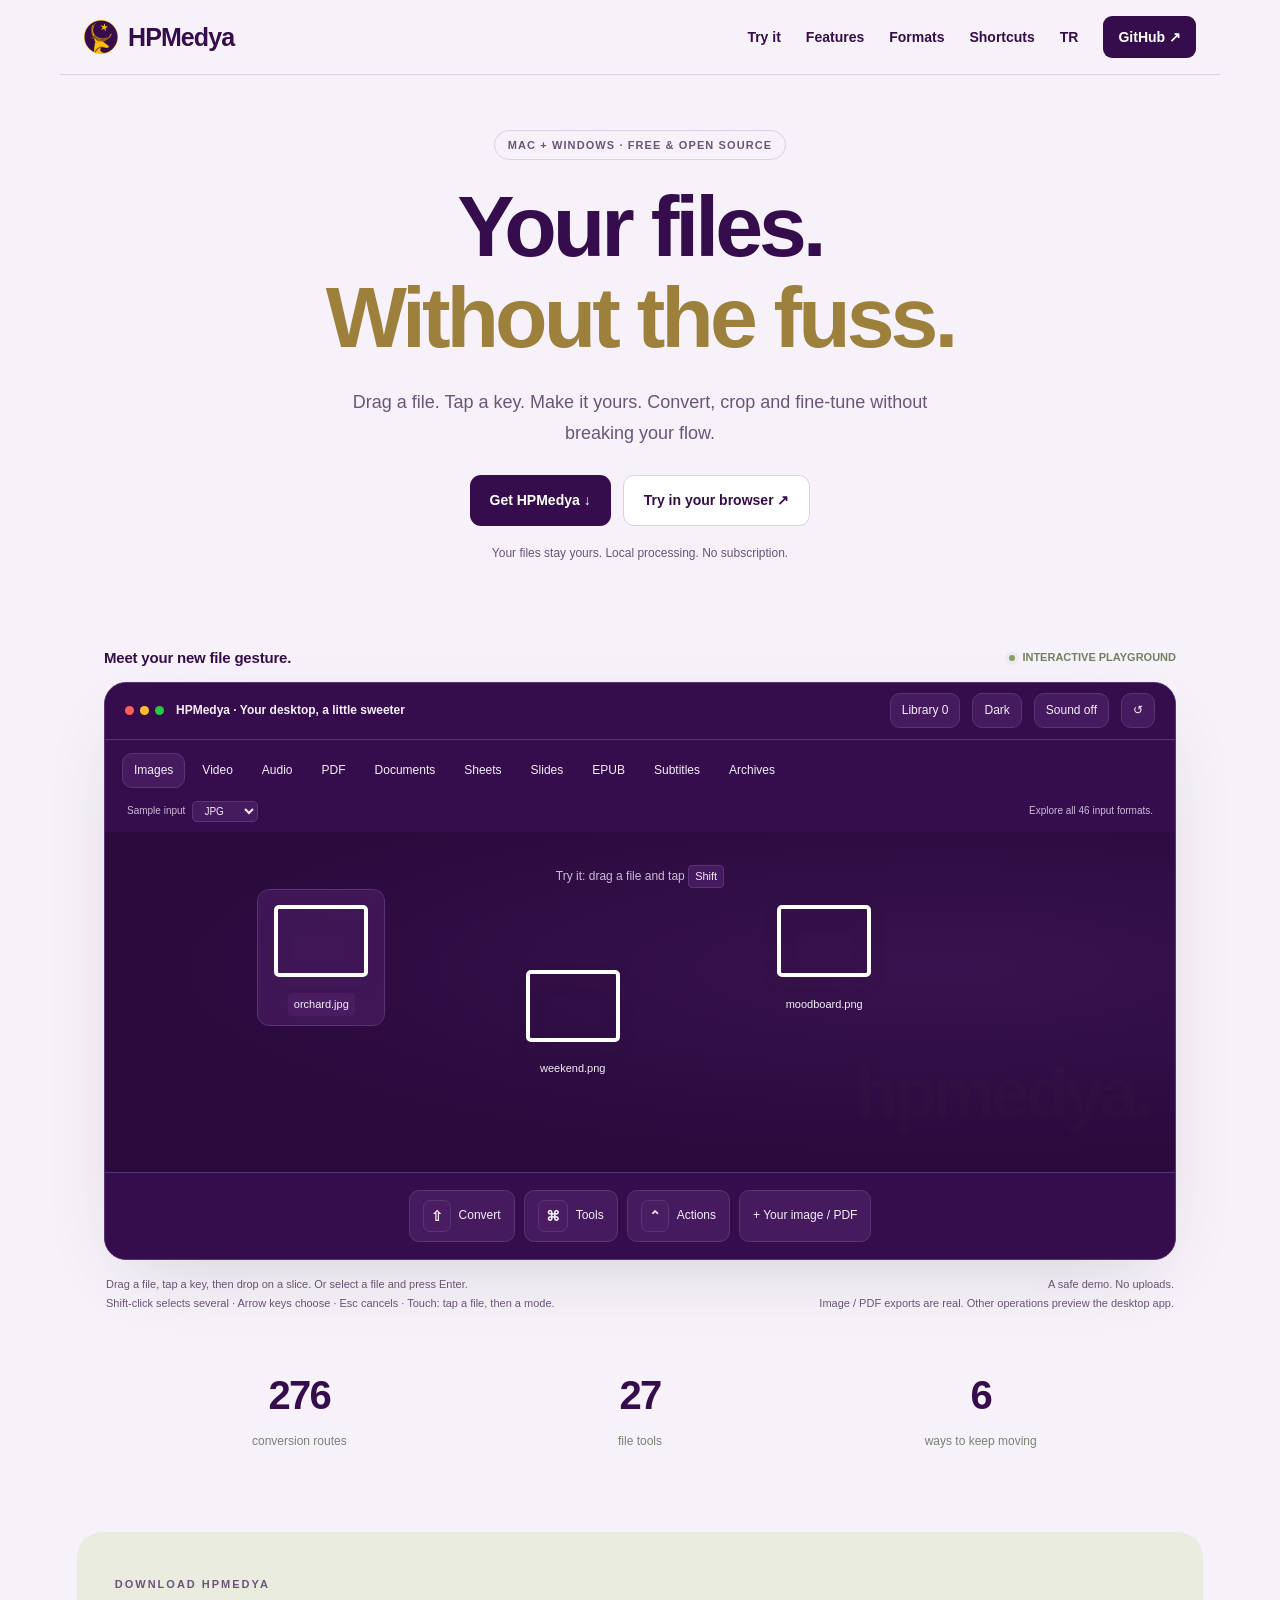
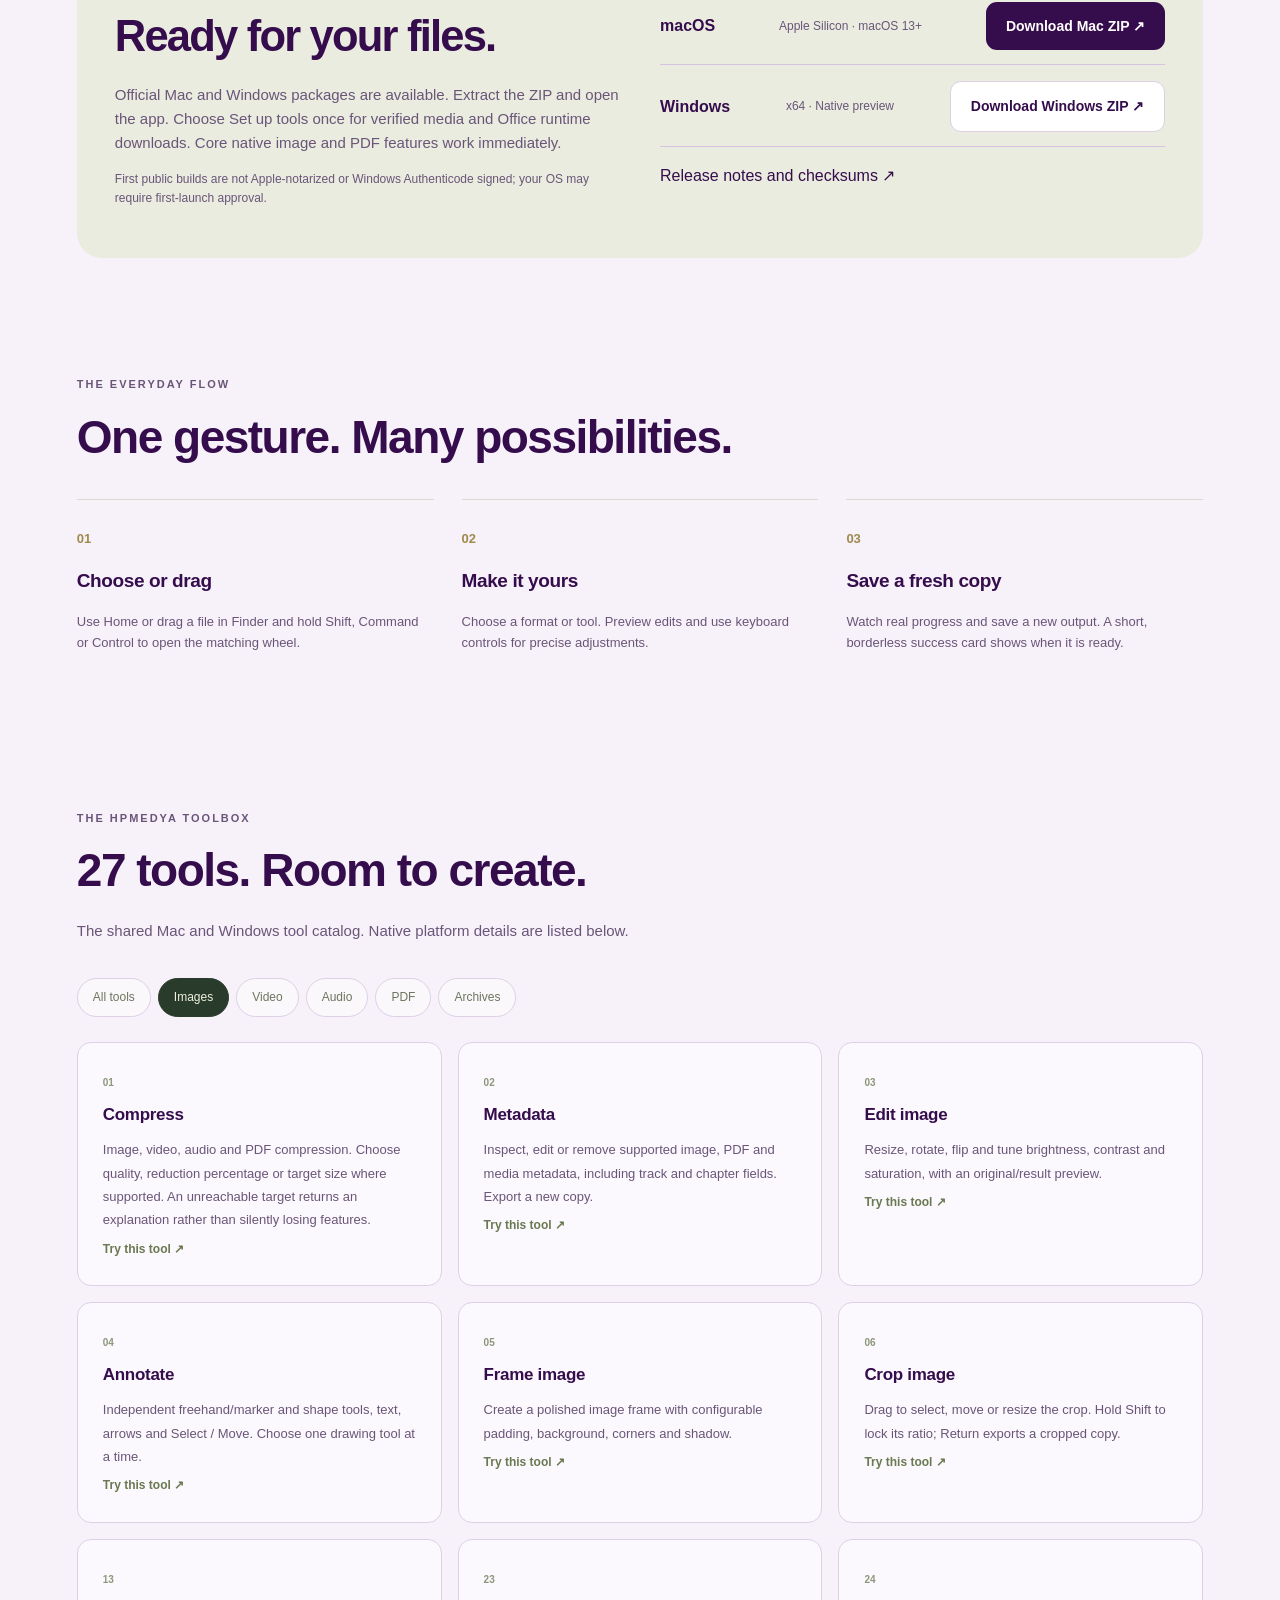
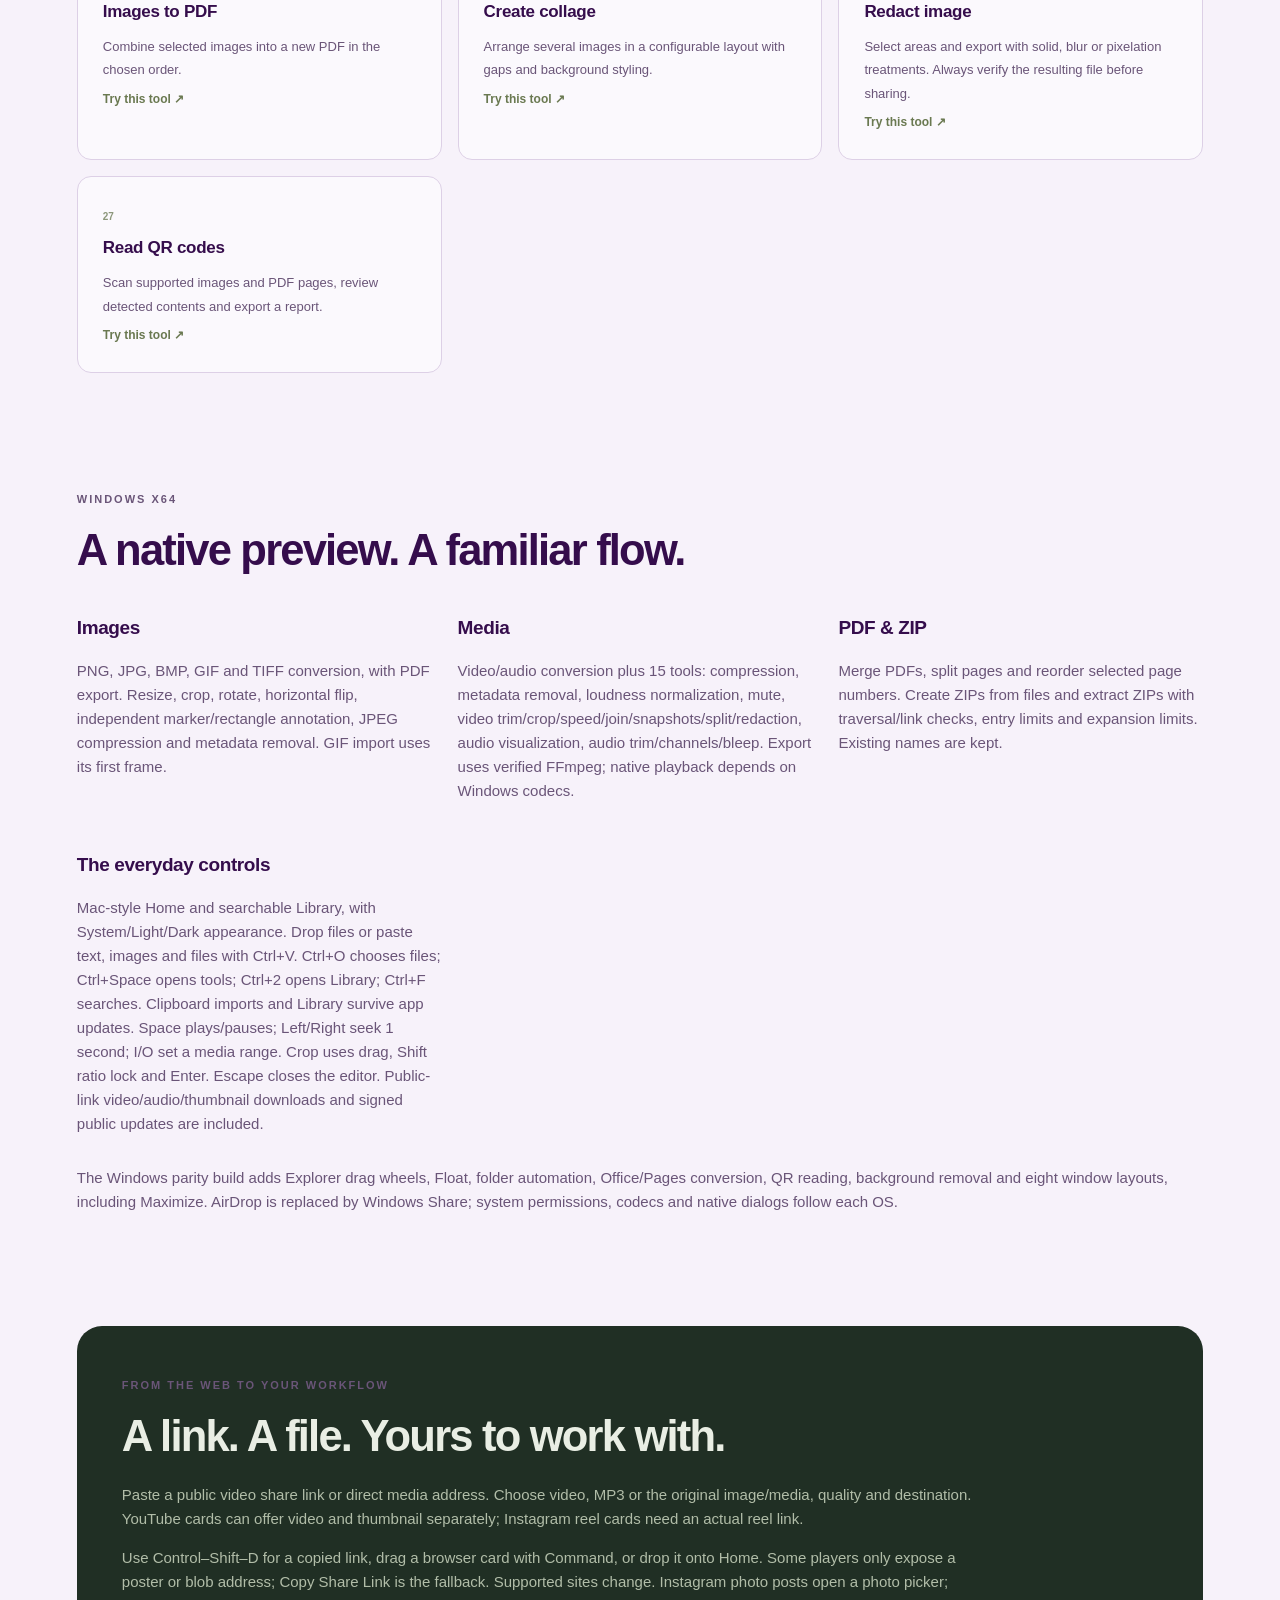
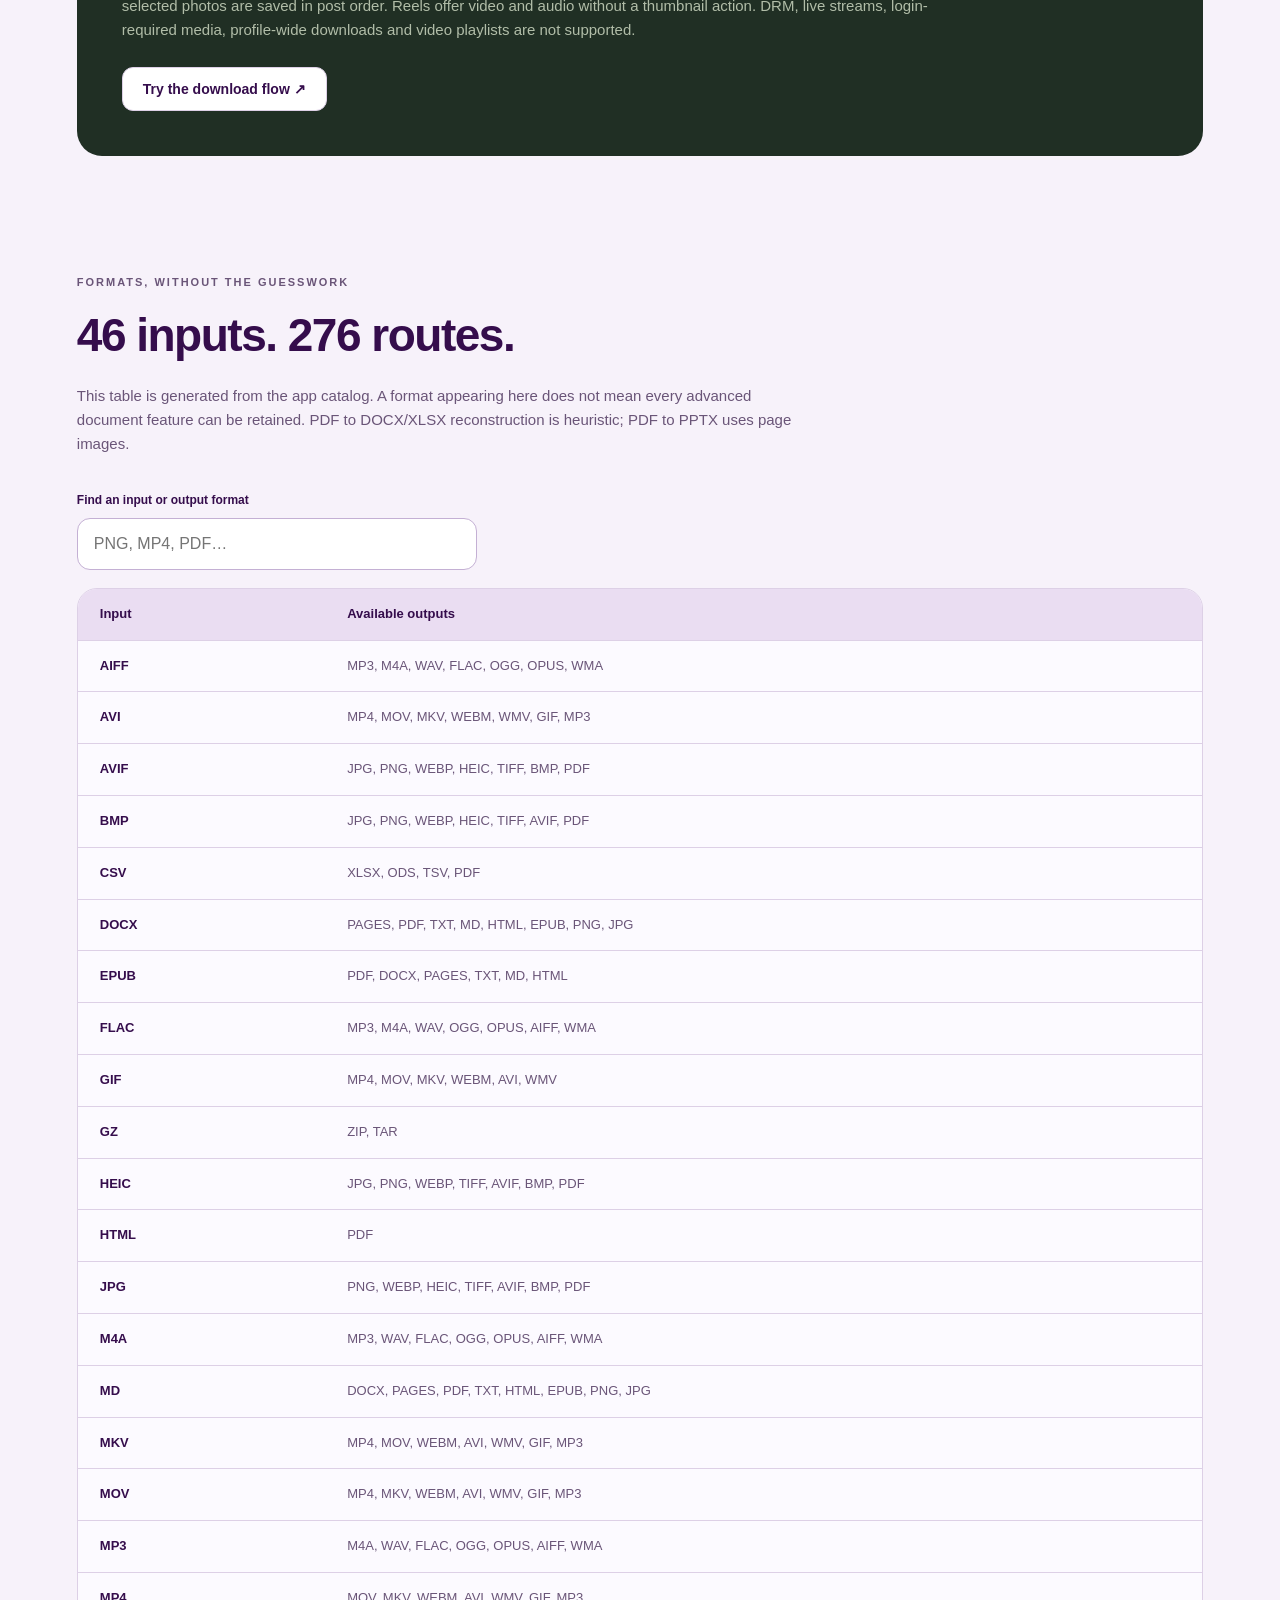
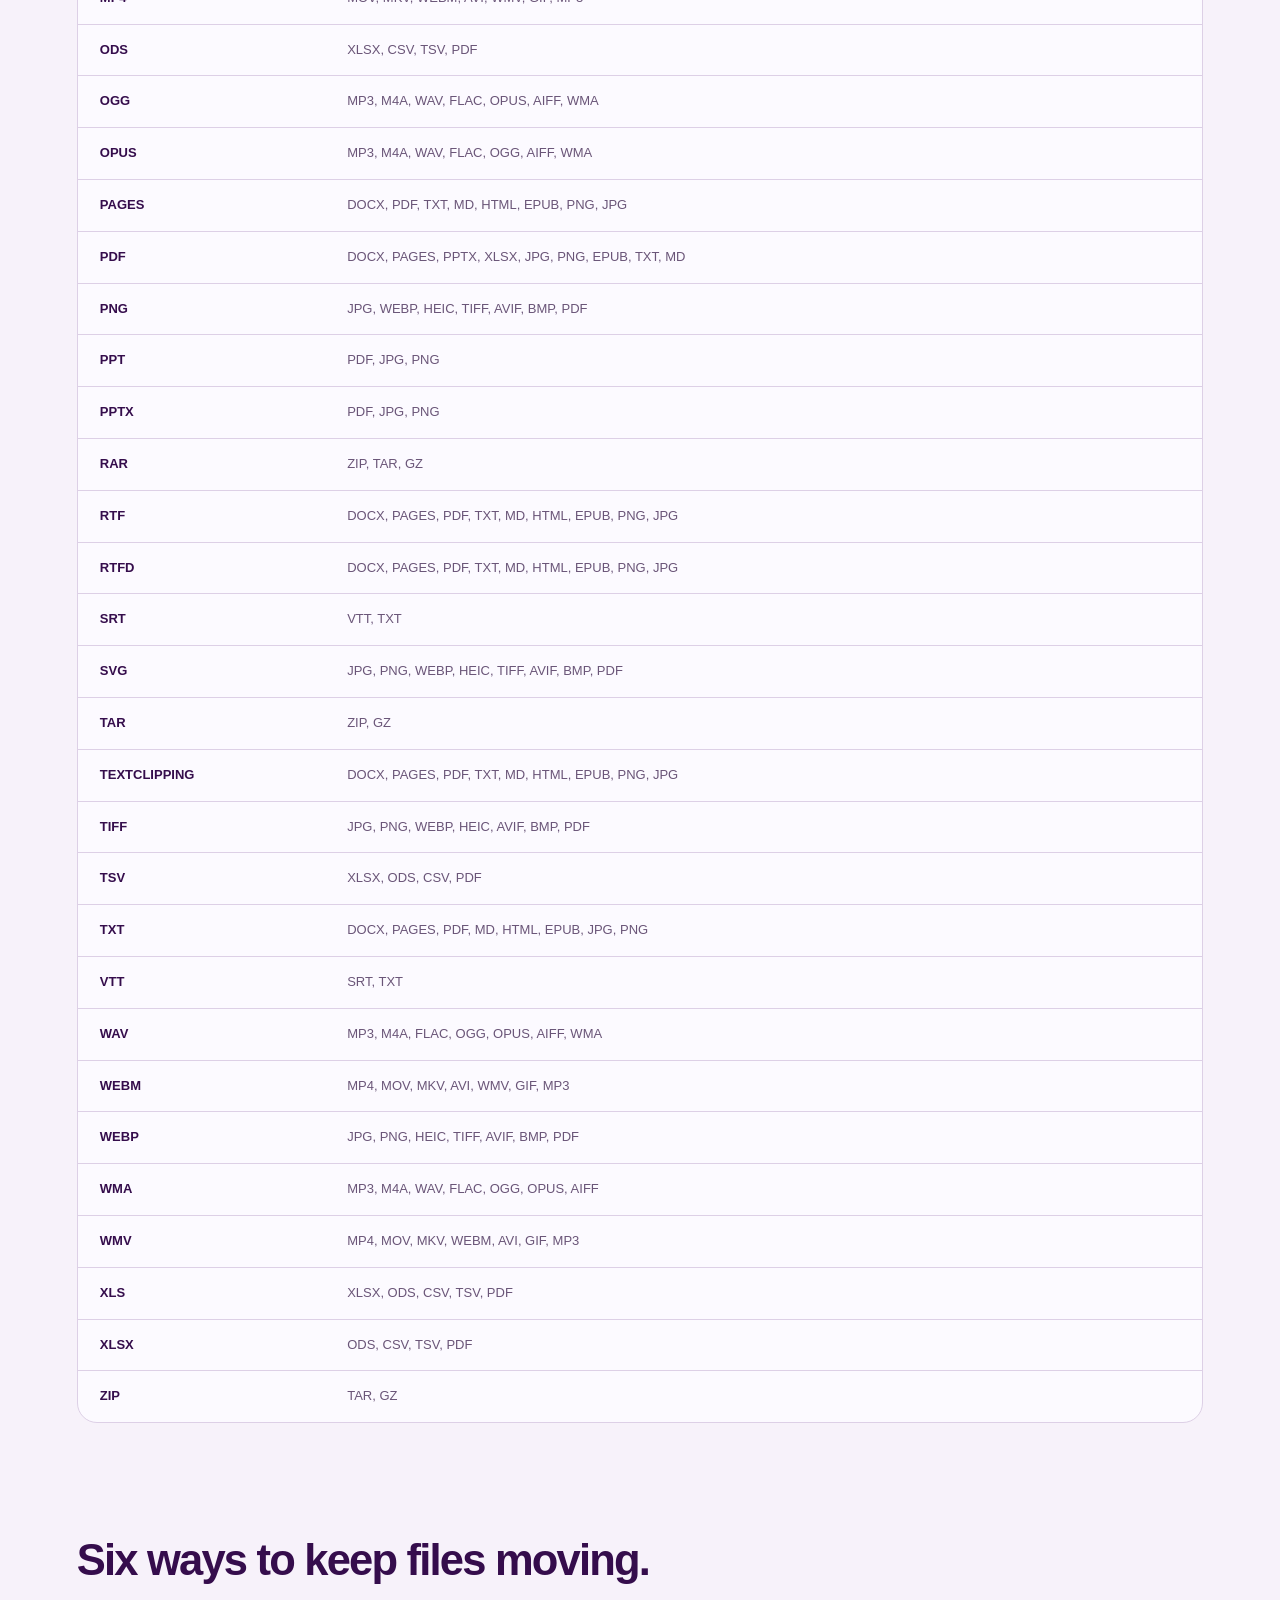
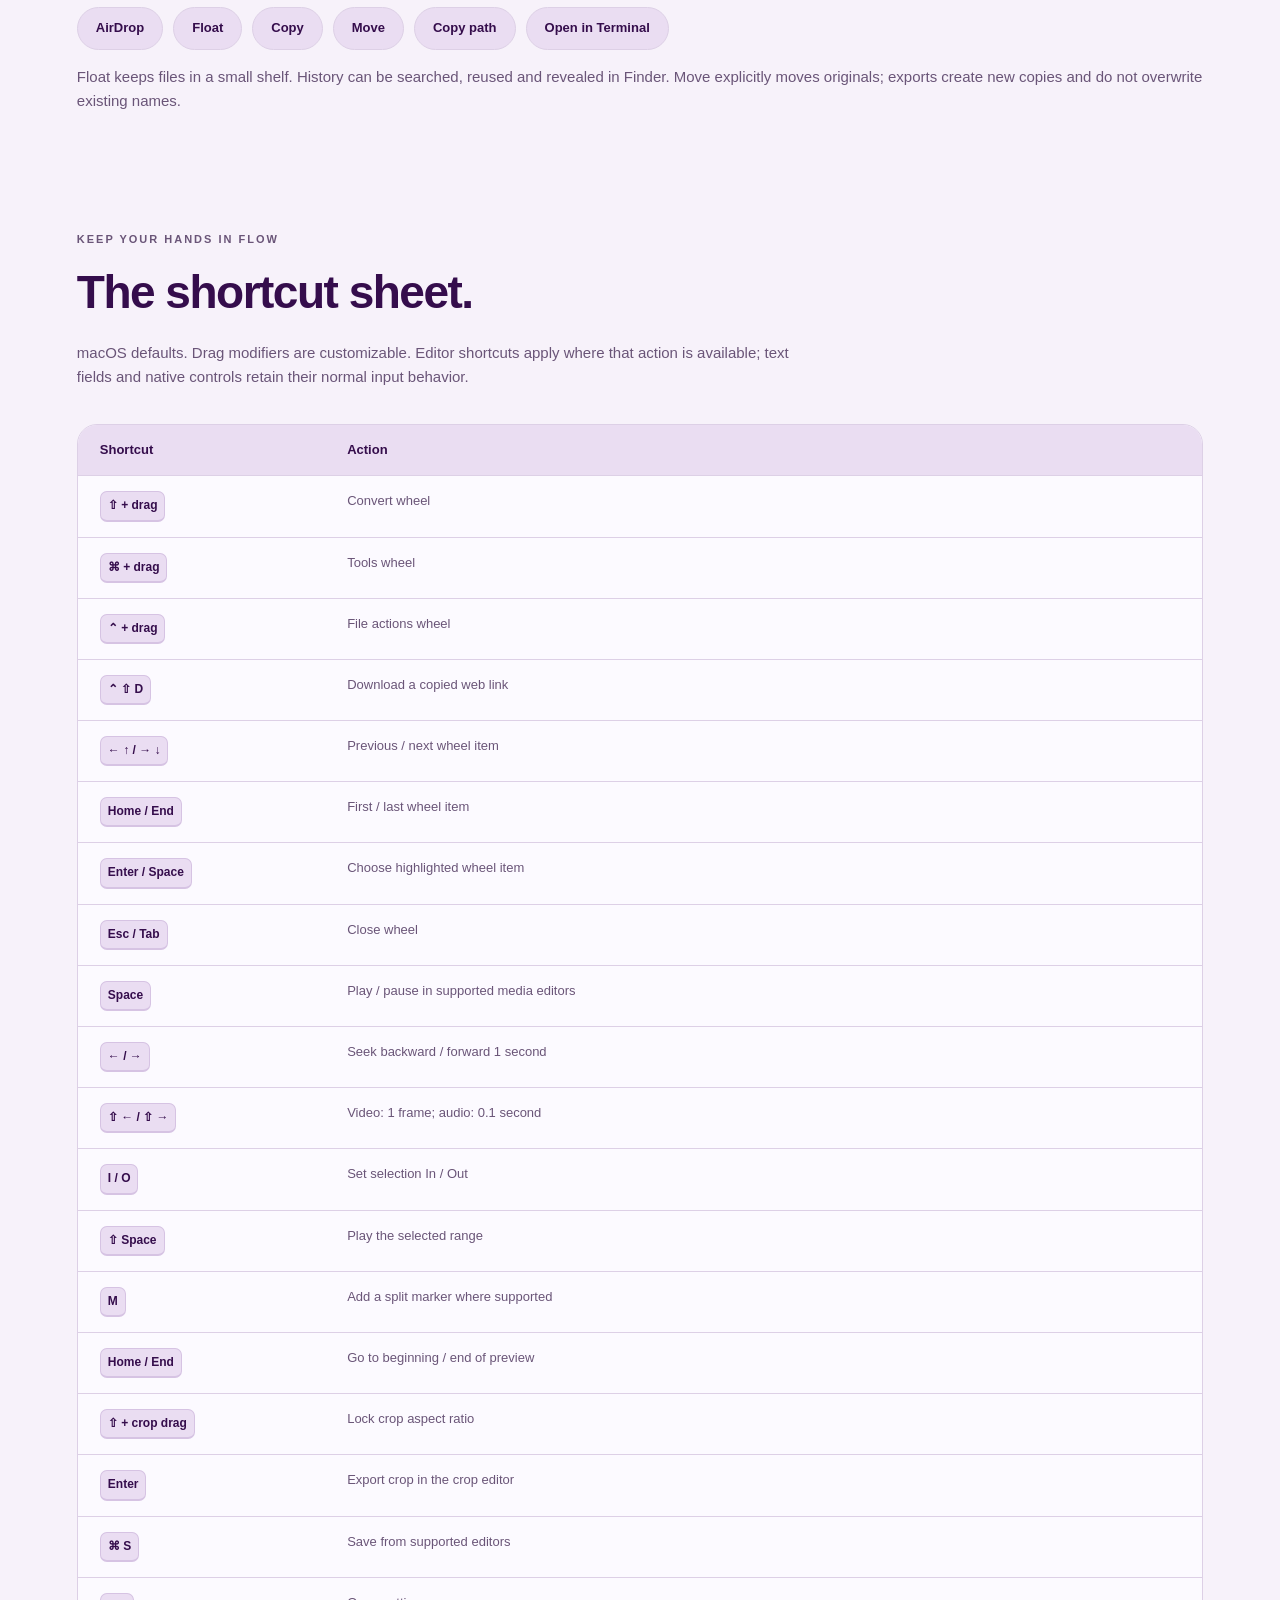
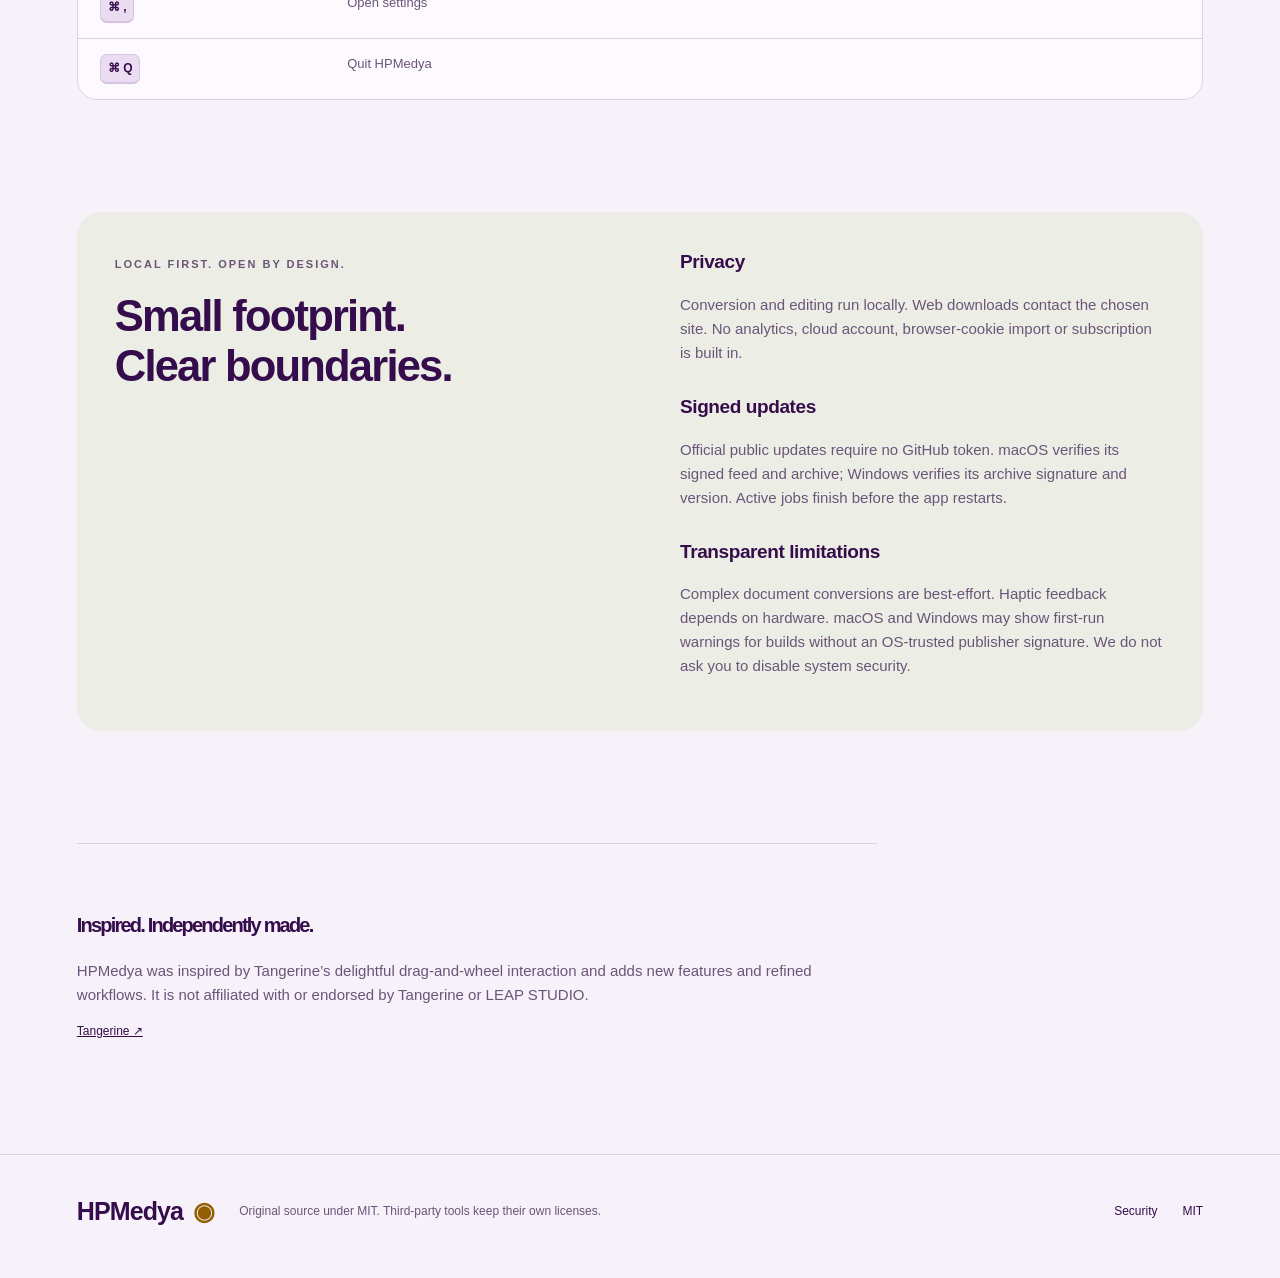
==== docs/index.html @ b0096379 "Hür Portal modülü HPMedya, medya çalışanları için ücretsiz ve açık kaynaklı bir dosya dönüştürme ve " ====
<!doctype html>
<html lang="en"><head><meta charset="utf-8"><meta name="viewport" content="width=device-width,initial-scale=1">
<meta http-equiv="Content-Security-Policy" content="default-src 'none'; img-src 'self' blob: data:; media-src 'self' blob:; style-src 'self' 'unsafe-inline'; script-src 'self'; connect-src 'self' blob:; base-uri 'none'; form-action 'none'">
<meta name="description" content="HPMedya: open-source local file conversion, editing, web downloads and a playful drag wheel. All features, formats and keyboard shortcuts.">
<title>HPMedya — Your files, a little sweeter</title><link rel="icon" href="assets/hpmedya.png"><link rel="stylesheet" href="assets/site.css?v=b176ace747cf"><link rel="stylesheet" href="assets/playground.css?v=bc2a0850b4ce"><script src="assets/vendor/pdf-lib.min.js" defer></script><script src="assets/playground.js?v=bc2a0850b4ce" defer></script></head>
<body><a class="skip" href="#main">Skip to content</a><header><a class="brand" href="#"><img src="assets/hpmedya.png" alt="" width="42" height="42">HPMedya</a><nav aria-label="Main navigation"><a href="#playground">Try it</a><a href="#features">Features</a><a href="#formats">Formats</a><a href="#shortcuts">Shortcuts</a><a href="tr/index.html">TR</a><a class="nav-github" href="https://github.com/gencturkler/hur-medya">GitHub ↗</a></nav></header>
<main id="main"><section class="hero"><span class="eyebrow">MAC + WINDOWS · FREE & OPEN SOURCE</span><h1>Your files.<br><em>Without the fuss.</em></h1><p class="intro">Drag a file. Tap a key. Make it yours. Convert, crop and fine-tune without breaking your flow.</p><div class="hero-actions"><a class="button primary" href="#download">Get HPMedya ↓</a><a class="button secondary" href="#playground">Try in your browser ↗</a></div><p class="subtle">Your files stay yours. Local processing. No subscription.</p></section>
<section id="playground" aria-label="Interactive HPMedya demo"><div class="live-loading">Preparing your demo desktop…</div><noscript><p class="demo-noscript">Enable JavaScript to try the interactive playground. You can also watch the recording below.</p></noscript></section>
<div class="demo-stats"><div><strong>276</strong><span>conversion routes</span></div><div><strong>27</strong><span>file tools</span></div><div><strong>6</strong><span>ways to keep moving</span></div></div>

<section class="status" id="download"><div><span class="eyebrow">Download HPMedya</span><h2>Ready for your files.</h2><p>Official Mac and Windows packages are available. Extract the ZIP and open the app. Choose Set up tools once for verified media and Office runtime downloads. Core native image and PDF features work immediately.</p><p class="subtle">First public builds are not Apple-notarized or Windows Authenticode signed; your OS may require first-launch approval.</p></div><div class="platforms"><div><strong>macOS</strong><span>Apple Silicon · macOS 13+</span><a class="button primary" href="https://github.com/gencturkler/hur-medya/releases/latest/download/HPMedya-macOS-arm64.zip">Download Mac ZIP ↗</a></div><div><strong>Windows</strong><span>x64 · Native preview</span><a class="button secondary" href="https://github.com/gencturkler/hur-medya/releases/latest/download/HPMedya-Windows-x64.zip">Download Windows ZIP ↗</a></div><a href="https://github.com/gencturkler/hur-medya/releases/latest">Release notes and checksums ↗</a></div></section>
<section class="flow"><div class="section-heading"><span class="eyebrow">The everyday flow</span><h2>One gesture. Many possibilities.</h2></div><div class="flow-grid"><article><b>01</b><h3>Choose or drag</h3><p>Use Home or drag a file in Finder and hold Shift, Command or Control to open the matching wheel.</p></article><article><b>02</b><h3>Make it yours</h3><p>Choose a format or tool. Preview edits and use keyboard controls for precise adjustments.</p></article><article><b>03</b><h3>Save a fresh copy</h3><p>Watch real progress and save a new output. A short, borderless success card shows when it is ready.</p></article></div></section>
<section id="features"><div class="section-heading"><span class="eyebrow">The HPMedya toolbox</span><h2>27 tools. Room to create.</h2><p>The shared Mac and Windows tool catalog. Native platform details are listed below.</p></div><div class="tool-grid"><article class="tool"><span class="tool-number">01</span><h3>Compress</h3><p>Image, video, audio and PDF compression. Choose quality, reduction percentage or target size where supported. An unreachable target returns an explanation rather than silently losing features.</p><button class="try-tool" data-try-tool="compress">Try this tool ↗</button></article><article class="tool"><span class="tool-number">02</span><h3>Metadata</h3><p>Inspect, edit or remove supported image, PDF and media metadata, including track and chapter fields. Export a new copy.</p><button class="try-tool" data-try-tool="removeMetadata">Try this tool ↗</button></article><article class="tool"><span class="tool-number">03</span><h3>Edit image</h3><p>Resize, rotate, flip and tune brightness, contrast and saturation, with an original/result preview.</p><button class="try-tool" data-try-tool="editImage">Try this tool ↗</button></article><article class="tool"><span class="tool-number">04</span><h3>Annotate</h3><p>Independent freehand/marker and shape tools, text, arrows and Select / Move. Choose one drawing tool at a time.</p><button class="try-tool" data-try-tool="annotateImage">Try this tool ↗</button></article><article class="tool"><span class="tool-number">05</span><h3>Frame image</h3><p>Create a polished image frame with configurable padding, background, corners and shadow.</p><button class="try-tool" data-try-tool="frameImage">Try this tool ↗</button></article><article class="tool"><span class="tool-number">06</span><h3>Crop image</h3><p>Drag to select, move or resize the crop. Hold Shift to lock its ratio; Return exports a cropped copy.</p><button class="try-tool" data-try-tool="cropImage">Try this tool ↗</button></article><article class="tool"><span class="tool-number">07</span><h3>Normalize audio</h3><p>Analyze loudness, then export with integrated-loudness, loudness-range and true-peak targets.</p><button class="try-tool" data-try-tool="normalizeAudio">Try this tool ↗</button></article><article class="tool"><span class="tool-number">08</span><h3>Remove audio</h3><p>Create a silent video copy while keeping the video stream.</p><button class="try-tool" data-try-tool="muteVideo">Try this tool ↗</button></article><article class="tool"><span class="tool-number">09</span><h3>Trim video</h3><p>Preview, drag In/Out handles, move the selection and export its range. Keyboard playback, seeking and I/O marks help refine cuts.</p><button class="try-tool" data-try-tool="trimVideo">Try this tool ↗</button></article><article class="tool"><span class="tool-number">10</span><h3>Split PDF</h3><p>Split selected pages into individual files or groups. Specify page ranges and pages per file.</p><button class="try-tool" data-try-tool="splitPDF">Try this tool ↗</button></article><article class="tool"><span class="tool-number">11</span><h3>Organize PDF</h3><p>Reorder, remove and rotate pages. Optional uniform-width output is limited when document features cannot be safely preserved.</p><button class="try-tool" data-try-tool="organizePDF">Try this tool ↗</button></article><article class="tool"><span class="tool-number">12</span><h3>Extract archives</h3><p>Extract ZIP, TAR, GZIP and RAR into a new folder. Path and link validation keeps entries inside that folder.</p><button class="try-tool" data-try-tool="extractArchive">Try this tool ↗</button></article><article class="tool"><span class="tool-number">13</span><h3>Images to PDF</h3><p>Combine selected images into a new PDF in the chosen order.</p><button class="try-tool" data-try-tool="createPDF">Try this tool ↗</button></article><article class="tool"><span class="tool-number">14</span><h3>Merge PDFs</h3><p>Combine several PDFs while preserving supported page content and navigation. Originals remain unchanged.</p><button class="try-tool" data-try-tool="mergePDF">Try this tool ↗</button></article><article class="tool"><span class="tool-number">15</span><h3>Crop video</h3><p>Select a region directly on the video preview. Drag, resize, use Shift ratio lock and Return to export.</p><button class="try-tool" data-try-tool="cropVideo">Try this tool ↗</button></article><article class="tool"><span class="tool-number">16</span><h3>Change speed</h3><p>Change video speed with matching audio tempo and preview controls.</p><button class="try-tool" data-try-tool="changeVideoSpeed">Try this tool ↗</button></article><article class="tool"><span class="tool-number">17</span><h3>Join videos</h3><p>Join multiple clips in order, adapting geometry, frame rate and audio layout to a consistent output.</p><button class="try-tool" data-try-tool="joinVideos">Try this tool ↗</button></article><article class="tool"><span class="tool-number">18</span><h3>Video snapshots</h3><p>Choose timestamps and save still frames as new PNG files.</p><button class="try-tool" data-try-tool="videoSnapshots">Try this tool ↗</button></article><article class="tool"><span class="tool-number">19</span><h3>Split video</h3><p>Split at markers, equal clip counts or intervals. Remove unwanted segments; save separately or join retained clips.</p><button class="try-tool" data-try-tool="splitVideo">Try this tool ↗</button></article><article class="tool"><span class="tool-number">20</span><h3>Audio to video</h3><p>Create a waveform, spectrum, frequency-bar or still-image video from an audio file.</p><button class="try-tool" data-try-tool="audioToVideo">Try this tool ↗</button></article><article class="tool"><span class="tool-number">21</span><h3>Trim audio</h3><p>Waveform preview, In/Out handles and selected-range playback. Optional silence trimming and keyboard seeking.</p><button class="try-tool" data-try-tool="trimAudio">Try this tool ↗</button></article><article class="tool"><span class="tool-number">22</span><h3>Audio channels</h3><p>Convert mono/stereo and set left/right levels, with channel previews.</p><button class="try-tool" data-try-tool="audioChannels">Try this tool ↗</button></article><article class="tool"><span class="tool-number">23</span><h3>Create collage</h3><p>Arrange several images in a configurable layout with gaps and background styling.</p><button class="try-tool" data-try-tool="createCollage">Try this tool ↗</button></article><article class="tool"><span class="tool-number">24</span><h3>Redact image</h3><p>Select areas and export with solid, blur or pixelation treatments. Always verify the resulting file before sharing.</p><button class="try-tool" data-try-tool="redactImage">Try this tool ↗</button></article><article class="tool"><span class="tool-number">25</span><h3>Redact video</h3><p>Define rectangular regions and time ranges for solid, blur or pixelated redaction.</p><button class="try-tool" data-try-tool="redactVideo">Try this tool ↗</button></article><article class="tool"><span class="tool-number">26</span><h3>Redact audio</h3><p>Choose intervals to replace with a bleep or silence; preserve the rest of the audio.</p><button class="try-tool" data-try-tool="redactAudio">Try this tool ↗</button></article><article class="tool"><span class="tool-number">27</span><h3>Read QR codes</h3><p>Scan supported images and PDF pages, review detected contents and export a report.</p><button class="try-tool" data-try-tool="readQRCode">Try this tool ↗</button></article></div></section>
<section id="windows" class="actions"><span class="eyebrow">Windows x64</span><h2>A native preview. A familiar flow.</h2><div class="tool-grid"><article><h3>Images</h3><p>PNG, JPG, BMP, GIF and TIFF conversion, with PDF export. Resize, crop, rotate, horizontal flip, independent marker/rectangle annotation, JPEG compression and metadata removal. GIF import uses its first frame.</p></article><article><h3>Media</h3><p>Video/audio conversion plus 15 tools: compression, metadata removal, loudness normalization, mute, video trim/crop/speed/join/snapshots/split/redaction, audio visualization, audio trim/channels/bleep. Export uses verified FFmpeg; native playback depends on Windows codecs.</p></article><article><h3>PDF & ZIP</h3><p>Merge PDFs, split pages and reorder selected page numbers. Create ZIPs from files and extract ZIPs with traversal/link checks, entry limits and expansion limits. Existing names are kept.</p></article><article><h3>The everyday controls</h3><p>Mac-style Home and searchable Library, with System/Light/Dark appearance. Drop files or paste text, images and files with Ctrl+V. Ctrl+O chooses files; Ctrl+Space opens tools; Ctrl+2 opens Library; Ctrl+F searches. Clipboard imports and Library survive app updates. Space plays/pauses; Left/Right seek 1 second; I/O set a media range. Crop uses drag, Shift ratio lock and Enter. Escape closes the editor. Public-link video/audio/thumbnail downloads and signed public updates are included.</p></article></div><p>The Windows parity build adds Explorer drag wheels, Float, folder automation, Office/Pages conversion, QR reading, background removal and eight window layouts, including Maximize. AirDrop is replaced by Windows Share; system permissions, codecs and native dialogs follow each OS.</p></section>
<section class="web-feature"><span class="eyebrow">From the web to your workflow</span><h2>A link. A file. Yours to work with.</h2><p>Paste a public video share link or direct media address. Choose video, MP3 or the original image/media, quality and destination. YouTube cards can offer video and thumbnail separately; Instagram reel cards need an actual reel link.</p><p>Use Control–Shift–D for a copied link, drag a browser card with Command, or drop it onto Home. Some players only expose a poster or blob address; Copy Share Link is the fallback. Supported sites change. Instagram photo posts open a photo picker; selected photos are saved in post order. Reels offer video and audio without a thumbnail action. DRM, live streams, login-required media, profile-wide downloads and video playlists are not supported.</p><button id="try-download" class="button secondary">Try the download flow ↗</button></section>
<section id="formats"><div class="section-heading"><span class="eyebrow">Formats, without the guesswork</span><h2>46 inputs. 276 routes.</h2><p>This table is generated from the app catalog. A format appearing here does not mean every advanced document feature can be retained. PDF to DOCX/XLSX reconstruction is heuristic; PDF to PPTX uses page images.</p></div><label class="search-label" for="format-search">Find an input or output format</label><input id="format-search" type="search" placeholder="PNG, MP4, PDF…" autocomplete="off"><div class="table-wrap"><table id="format-table"><thead><tr><th>Input</th><th>Available outputs</th></tr></thead><tbody><tr><th scope="row">AIFF</th><td>MP3, M4A, WAV, FLAC, OGG, OPUS, WMA</td></tr><tr><th scope="row">AVI</th><td>MP4, MOV, MKV, WEBM, WMV, GIF, MP3</td></tr><tr><th scope="row">AVIF</th><td>JPG, PNG, WEBP, HEIC, TIFF, BMP, PDF</td></tr><tr><th scope="row">BMP</th><td>JPG, PNG, WEBP, HEIC, TIFF, AVIF, PDF</td></tr><tr><th scope="row">CSV</th><td>XLSX, ODS, TSV, PDF</td></tr><tr><th scope="row">DOCX</th><td>PAGES, PDF, TXT, MD, HTML, EPUB, PNG, JPG</td></tr><tr><th scope="row">EPUB</th><td>PDF, DOCX, PAGES, TXT, MD, HTML</td></tr><tr><th scope="row">FLAC</th><td>MP3, M4A, WAV, OGG, OPUS, AIFF, WMA</td></tr><tr><th scope="row">GIF</th><td>MP4, MOV, MKV, WEBM, AVI, WMV</td></tr><tr><th scope="row">GZ</th><td>ZIP, TAR</td></tr><tr><th scope="row">HEIC</th><td>JPG, PNG, WEBP, TIFF, AVIF, BMP, PDF</td></tr><tr><th scope="row">HTML</th><td>PDF</td></tr><tr><th scope="row">JPG</th><td>PNG, WEBP, HEIC, TIFF, AVIF, BMP, PDF</td></tr><tr><th scope="row">M4A</th><td>MP3, WAV, FLAC, OGG, OPUS, AIFF, WMA</td></tr><tr><th scope="row">MD</th><td>DOCX, PAGES, PDF, TXT, HTML, EPUB, PNG, JPG</td></tr><tr><th scope="row">MKV</th><td>MP4, MOV, WEBM, AVI, WMV, GIF, MP3</td></tr><tr><th scope="row">MOV</th><td>MP4, MKV, WEBM, AVI, WMV, GIF, MP3</td></tr><tr><th scope="row">MP3</th><td>M4A, WAV, FLAC, OGG, OPUS, AIFF, WMA</td></tr><tr><th scope="row">MP4</th><td>MOV, MKV, WEBM, AVI, WMV, GIF, MP3</td></tr><tr><th scope="row">ODS</th><td>XLSX, CSV, TSV, PDF</td></tr><tr><th scope="row">OGG</th><td>MP3, M4A, WAV, FLAC, OPUS, AIFF, WMA</td></tr><tr><th scope="row">OPUS</th><td>MP3, M4A, WAV, FLAC, OGG, AIFF, WMA</td></tr><tr><th scope="row">PAGES</th><td>DOCX, PDF, TXT, MD, HTML, EPUB, PNG, JPG</td></tr><tr><th scope="row">PDF</th><td>DOCX, PAGES, PPTX, XLSX, JPG, PNG, EPUB, TXT, MD</td></tr><tr><th scope="row">PNG</th><td>JPG, WEBP, HEIC, TIFF, AVIF, BMP, PDF</td></tr><tr><th scope="row">PPT</th><td>PDF, JPG, PNG</td></tr><tr><th scope="row">PPTX</th><td>PDF, JPG, PNG</td></tr><tr><th scope="row">RAR</th><td>ZIP, TAR, GZ</td></tr><tr><th scope="row">RTF</th><td>DOCX, PAGES, PDF, TXT, MD, HTML, EPUB, PNG, JPG</td></tr><tr><th scope="row">RTFD</th><td>DOCX, PAGES, PDF, TXT, MD, HTML, EPUB, PNG, JPG</td></tr><tr><th scope="row">SRT</th><td>VTT, TXT</td></tr><tr><th scope="row">SVG</th><td>JPG, PNG, WEBP, HEIC, TIFF, AVIF, BMP, PDF</td></tr><tr><th scope="row">TAR</th><td>ZIP, GZ</td></tr><tr><th scope="row">TEXTCLIPPING</th><td>DOCX, PAGES, PDF, TXT, MD, HTML, EPUB, PNG, JPG</td></tr><tr><th scope="row">TIFF</th><td>JPG, PNG, WEBP, HEIC, AVIF, BMP, PDF</td></tr><tr><th scope="row">TSV</th><td>XLSX, ODS, CSV, PDF</td></tr><tr><th scope="row">TXT</th><td>DOCX, PAGES, PDF, MD, HTML, EPUB, JPG, PNG</td></tr><tr><th scope="row">VTT</th><td>SRT, TXT</td></tr><tr><th scope="row">WAV</th><td>MP3, M4A, FLAC, OGG, OPUS, AIFF, WMA</td></tr><tr><th scope="row">WEBM</th><td>MP4, MOV, MKV, AVI, WMV, GIF, MP3</td></tr><tr><th scope="row">WEBP</th><td>JPG, PNG, HEIC, TIFF, AVIF, BMP, PDF</td></tr><tr><th scope="row">WMA</th><td>MP3, M4A, WAV, FLAC, OGG, OPUS, AIFF</td></tr><tr><th scope="row">WMV</th><td>MP4, MOV, MKV, WEBM, AVI, GIF, MP3</td></tr><tr><th scope="row">XLS</th><td>XLSX, ODS, CSV, TSV, PDF</td></tr><tr><th scope="row">XLSX</th><td>ODS, CSV, TSV, PDF</td></tr><tr><th scope="row">ZIP</th><td>TAR, GZ</td></tr></tbody></table></div></section>
<section class="actions"><h2>Six ways to keep files moving.</h2><div class="action-list"><span>AirDrop</span><span>Float</span><span>Copy</span><span>Move</span><span>Copy path</span><span>Open in Terminal</span></div><p>Float keeps files in a small shelf. History can be searched, reused and revealed in Finder. Move explicitly moves originals; exports create new copies and do not overwrite existing names.</p></section>
<section id="shortcuts"><div class="section-heading"><span class="eyebrow">Keep your hands in flow</span><h2>The shortcut sheet.</h2><p>macOS defaults. Drag modifiers are customizable. Editor shortcuts apply where that action is available; text fields and native controls retain their normal input behavior.</p></div><div class="table-wrap"><table><thead><tr><th>Shortcut</th><th>Action</th></tr></thead><tbody><tr><th scope="row"><kbd>⇧ + drag</kbd></th><td>Convert wheel</td></tr><tr><th scope="row"><kbd>⌘ + drag</kbd></th><td>Tools wheel</td></tr><tr><th scope="row"><kbd>⌃ + drag</kbd></th><td>File actions wheel</td></tr><tr><th scope="row"><kbd>⌃ ⇧ D</kbd></th><td>Download a copied web link</td></tr><tr><th scope="row"><kbd>← ↑ / → ↓</kbd></th><td>Previous / next wheel item</td></tr><tr><th scope="row"><kbd>Home / End</kbd></th><td>First / last wheel item</td></tr><tr><th scope="row"><kbd>Enter / Space</kbd></th><td>Choose highlighted wheel item</td></tr><tr><th scope="row"><kbd>Esc / Tab</kbd></th><td>Close wheel</td></tr><tr><th scope="row"><kbd>Space</kbd></th><td>Play / pause in supported media editors</td></tr><tr><th scope="row"><kbd>← / →</kbd></th><td>Seek backward / forward 1 second</td></tr><tr><th scope="row"><kbd>⇧ ← / ⇧ →</kbd></th><td>Video: 1 frame; audio: 0.1 second</td></tr><tr><th scope="row"><kbd>I / O</kbd></th><td>Set selection In / Out</td></tr><tr><th scope="row"><kbd>⇧ Space</kbd></th><td>Play the selected range</td></tr><tr><th scope="row"><kbd>M</kbd></th><td>Add a split marker where supported</td></tr><tr><th scope="row"><kbd>Home / End</kbd></th><td>Go to beginning / end of preview</td></tr><tr><th scope="row"><kbd>⇧ + crop drag</kbd></th><td>Lock crop aspect ratio</td></tr><tr><th scope="row"><kbd>Enter</kbd></th><td>Export crop in the crop editor</td></tr><tr><th scope="row"><kbd>⌘ S</kbd></th><td>Save from supported editors</td></tr><tr><th scope="row"><kbd>⌘ ,</kbd></th><td>Open settings</td></tr><tr><th scope="row"><kbd>⌘ Q</kbd></th><td>Quit HPMedya</td></tr></tbody></table></div></section>
<section class="trust"><div><span class="eyebrow">Local first. Open by design.</span><h2>Small footprint.<br>Clear boundaries.</h2></div><div><h3>Privacy</h3><p>Conversion and editing run locally. Web downloads contact the chosen site. No analytics, cloud account, browser-cookie import or subscription is built in.</p><h3>Signed updates</h3><p>Official public updates require no GitHub token. macOS verifies its signed feed and archive; Windows verifies its archive signature and version. Active jobs finish before the app restarts.</p><h3>Transparent limitations</h3><p>Complex document conversions are best-effort. Haptic feedback depends on hardware. macOS and Windows may show first-run warnings for builds without an OS-trusted publisher signature. We do not ask you to disable system security.</p></div></section>
<section class="inspiration"><h2>Inspired. Independently made.</h2><p>HPMedya was inspired by Tangerine’s delightful drag-and-wheel interaction and adds new features and refined workflows. It is not affiliated with or endorsed by Tangerine or LEAP STUDIO.</p><a href="https://tangerineformac.com/">Tangerine ↗</a></section></main>
<footer><a class="brand" href="#">HPMedya <span>◉</span></a><p>Original source under MIT. Third-party tools keep their own licenses.</p><a href="https://github.com/gencturkler/hur-medya/blob/main/SECURITY.md">Security</a><a href="https://github.com/gencturkler/hur-medya/blob/main/LICENSE">MIT</a></footer></body></html>
---- docs/assets/site.css ----
:root{color-scheme:light;--cream:#f7f2fa;--forest:#350d4c;--sage:#eaddf2;--gold:#fdbe0f;--line:#ddd0e6;--muted:#6a5578}*{box-sizing:border-box}html{scroll-behavior:smooth;scroll-padding-top:96px}body{margin:0;background:var(--cream);color:var(--forest);font-family:ui-rounded,-apple-system,BlinkMacSystemFont,"Segoe UI",sans-serif;line-height:1.6}a{color:inherit;text-decoration:none}a:hover{text-decoration:underline;text-underline-offset:5px}a:focus-visible,button:focus-visible,input:focus-visible{outline:3px solid #925f03;outline-offset:5px}.skip{position:absolute;left:20px;top:-80px;padding:12px;background:var(--gold);z-index:10}.skip:focus{top:12px}header{position:sticky;top:0;z-index:5;display:flex;align-items:center;justify-content:space-between;gap:24px;padding:20px max(6vw,24px);background:#f7f2faf2;border-bottom:1px solid var(--line);backdrop-filter:blur(14px)}.brand{display:flex;align-items:center;gap:10px;font-size:25px;font-weight:800;letter-spacing:-1px}nav{display:flex;align-items:center;gap:24px;font-size:14px;font-weight:600}.nav-github{background:var(--forest);color:var(--cream);padding:9px 16px;border-radius:40px}main,footer{max-width:1280px;margin:0 auto;padding:0 6vw}section{margin:112px 0}.hero{display:grid;grid-template-columns:1.1fr 1fr;gap:50px;align-items:center;margin:72px 0 108px;min-height:520px}.eyebrow{text-transform:uppercase;letter-spacing:2px;font-size:11px;font-weight:800;color:var(--muted)}h1{font-size:clamp(48px,6.6vw,87px);letter-spacing:-4px;line-height:1.06;margin:18px 0 24px;font-weight:780}h2{font-size:clamp(30px,3.4vw,44px);letter-spacing:-1.8px;line-height:1.15;margin:15px 0 22px}h3{line-height:1.25;letter-spacing:-.4px;font-size:19px}p{color:var(--muted);font-size:15px}.intro{font-size:19px;line-height:1.65;max-width:470px}.hero-actions{display:flex;gap:12px;flex-wrap:wrap;margin:30px 0 18px}.button{display:inline-flex;align-items:center;justify-content:center;padding:13px 21px;border-radius:15px;font-size:14px;font-weight:750;transition:transform .18s,background .18s}.button:hover{transform:translateY(-2px);text-decoration:none}.primary{background:var(--forest);color:var(--cream)}.secondary{background:var(--sage);color:var(--forest);border:1px solid var(--line)}.subtle{font-size:12px}.illustration{position:relative;display:grid;place-items:center;min-height:460px;background:radial-gradient(ellipse at center,#eaddf2,transparent 69%)}.wheel{position:relative;width:316px;height:316px;border-radius:50%;background:var(--forest);border:11px solid #d6c3e3;box-shadow:0 25px 45px #350d4c1a;transform:rotate(-8deg)}.wheel:before,.wheel:after{content:"";position:absolute;background:#7a5a90;inset:0;width:2px;margin:auto;transform:rotate(45deg)}.wheel:after{transform:rotate(-45deg)}.wheel-center{position:absolute;inset:88px;border:5px solid #7a5a90;border-radius:50%;display:grid;place-items:center;z-index:2;background:#451a5e}.petal{position:absolute;color:var(--cream);font-size:11px;font-weight:750;letter-spacing:1px;z-index:1;transform:rotate(8deg)}.p1{top:35px;left:108px;color:var(--gold)}.p2{right:22px;top:140px}.p3{bottom:35px;left:116px}.p4{left:10px;top:140px}.file{position:absolute;z-index:3;display:flex;align-items:center;gap:10px;padding:16px 22px;background:#ffffff;box-shadow:0 12px 28px #350d4c17;border:1px solid var(--line);border-radius:17px;font-size:22px}.file span{font-size:12px;font-weight:650}.float-a{left:0;top:28px;transform:rotate(-7deg);animation:float 6s ease-in-out infinite}.float-b{right:-14px;bottom:70px;transform:rotate(7deg);animation:float 6s ease-in-out -3s infinite}.done{position:absolute;bottom:8px;left:25px;background:var(--sage);border:1px solid #d6c3e3;padding:14px 22px;border-radius:16px;font-size:12px;font-weight:650;box-shadow:0 10px 20px #350d4c0b}.status{background:var(--forest);color:var(--cream);border-radius:30px;padding:38px;display:grid;grid-template-columns:1fr 1fr;gap:40px}.status p,.status .eyebrow{color:#d9cbe3}.platforms{display:flex;flex-direction:column;justify-content:center;gap:16px}.platforms>div{display:flex;align-items:center;justify-content:space-between;gap:10px;flex-wrap:wrap;border-bottom:1px solid #5a3474;padding-bottom:14px}.platforms span{font-size:12px;color:#d9cbe3}.pill{border:1px solid #8a6aa0;padding:3px 10px;border-radius:30px}.muted{opacity:.7}.section-heading{max-width:720px;margin-bottom:35px}.flow-grid{display:grid;grid-template-columns:repeat(3,1fr);gap:28px}.flow-grid article{padding:24px 0;border-top:1px solid var(--line)}.flow b{color:#925f03;font-size:13px}.tool-grid{display:grid;grid-template-columns:repeat(3,1fr);gap:16px}.tool{padding:24px;border:1px solid var(--line);border-radius:20px;background:#fcfaff;transition:transform .18s,border-color .18s}.tool:hover{transform:translateY(-3px);border-color:#b9a2c9}.tool-number{font-size:11px;font-weight:800;color:#925f03}.tool h3{margin:10px 0}.tool p{font-size:13px;margin-bottom:0}.web-feature{padding:45px;border-radius:30px;background:var(--sage)}.web-feature p{max-width:850px}.table-wrap{overflow:auto;border:1px solid var(--line);border-radius:20px;background:#fcfaff;margin-top:18px}table{border-collapse:collapse;width:100%;text-align:left;font-size:13px}th,td{padding:15px 22px;border-bottom:1px solid var(--line);vertical-align:top}tbody tr:last-child>*{border-bottom:0}thead{background:var(--sage)}tbody th{font-weight:750;width:22%}tbody td{color:var(--muted)}kbd{font-family:inherit;font-size:12px;white-space:nowrap;background:var(--sage);border:1px solid #d6c3e3;border-bottom-width:2px;border-radius:7px;padding:4px 7px;display:inline-block}.search-label{display:block;font-size:12px;font-weight:750;margin-bottom:8px}input{font:inherit;color:var(--forest);border:1px solid #c4b0d4;border-radius:13px;padding:12px 16px;background:#ffffff;width:min(100%,400px)}.action-list{display:flex;flex-wrap:wrap;gap:10px}.action-list span{border:1px solid var(--line);padding:10px 18px;border-radius:40px;background:var(--sage);font-size:13px;font-weight:650}.trust{display:grid;grid-template-columns:1fr 1fr;gap:80px}.trust h3{margin-top:30px}.trust h3:first-child{margin-top:0}.inspiration{border-top:1px solid var(--line);padding-top:55px;max-width:800px}.inspiration h2{font-size:29px}.inspiration a{text-decoration:underline}footer{display:flex;align-items:center;gap:25px;border-top:1px solid var(--line);padding-top:35px;padding-bottom:45px;font-size:12px}footer p{flex:1;font-size:12px}.brand span{color:#925f03}tr[hidden]{display:none}@keyframes float{50%{translate:0 -10px}}@media(max-width:950px){.hero{gap:15px}.wheel{scale:.88}.float-b{right:0}.file{padding:12px}.tool-grid{grid-template-columns:repeat(2,1fr)}nav{gap:16px}.status{grid-template-columns:1fr;gap:20px}h1{letter-spacing:-3px}.trust{gap:35px}}@media(max-width:650px){header{padding:14px 20px}.brand{font-size:22px}nav{gap:12px;font-size:12px}nav a:nth-child(2),nav a:nth-child(3){display:none}.nav-github{padding:7px 11px}main,footer{padding-left:22px;padding-right:22px}.hero{grid-template-columns:1fr;margin-top:45px;gap:18px;min-height:0}.hero h1{font-size:59px}.intro{font-size:17px}.illustration{min-height:405px}.wheel{scale:.92}.float-a{left:6px}.float-b{right:0}.done{left:15px;bottom:0}.tool-grid,.flow-grid,.trust{grid-template-columns:1fr}.tool{padding:22px}.status,.web-feature{padding:28px}.status{border-radius:23px}section{margin:74px 0}.platforms>div{gap:8px}.platforms strong{width:100%}.trust{gap:20px}th,td{padding:13px}footer{flex-wrap:wrap;gap:14px}footer p{flex-basis:100%;order:2;margin:0}}@media(prefers-reduced-motion:reduce){html{scroll-behavior:auto}*,*:before,*:after{animation:none!important;transition:none!important}}
/* Real app media stays static until the visitor starts the demo. */
.showcase{border-top:1px solid var(--line);padding-top:50px}.demo-player{overflow:hidden;border:1px solid var(--line);border-radius:24px;background:var(--cream);box-shadow:0 18px 50px #350d4c10}.demo-player video{display:block;width:100%;height:auto;aspect-ratio:16/9;max-height:78vh;background:var(--cream)}.demo-links{display:flex;flex-wrap:wrap;align-items:center;justify-content:space-between;gap:12px;font-size:13px}.demo-links a,.showcase .subtle a{text-decoration:underline;text-underline-offset:4px}.demo-links span{font-size:12px}.demo-transcript{font-size:14px;color:var(--muted);margin:22px 0 35px}.demo-transcript summary{cursor:pointer;font-weight:700;color:var(--forest)}.demo-transcript ol{padding-left:22px}.screenshot-grid{display:grid;grid-template-columns:repeat(2,minmax(0,1fr));gap:22px}.screenshot-card{margin:0;overflow:hidden;border:1px solid var(--line);border-radius:20px;background:#ffffff}.screenshot-card>a{display:flex;align-items:center;justify-content:center;height:330px;padding:20px;background:#efe6f4}.screenshot-card img{display:block;max-width:100%;max-height:100%;width:auto;height:auto;object-fit:contain;border-radius:10px;box-shadow:0 6px 20px #350d4c10}.screenshot-card figcaption{padding:18px 22px}.screenshot-card strong,.screenshot-card span{display:block}.screenshot-card strong{font-size:15px}.screenshot-card span{font-size:13px;color:var(--muted);margin-top:5px}.showcase video:focus-visible,.showcase summary:focus-visible{outline:3px solid #925f03;outline-offset:4px}@media(max-width:650px){.screenshot-grid{grid-template-columns:1fr}.screenshot-card>a{height:310px}.demo-player{border-radius:14px}.demo-player video{max-height:none}.showcase{padding-top:30px}}

@media(max-width:650px){nav a[href="#shortcuts"]{display:none}.nav-github{white-space:nowrap}}
---- docs/assets/playground.css ----
:root{--paper:#f7f2fa;--ink:#350d4c;--muted:#6a5578;--pear:#fdbe0f;--green:#350d4c;--line:#ddd0e6}html{scroll-behavior:smooth;scroll-padding-top:90px}body{background:var(--paper);color:var(--ink);font-family:ui-sans-serif,-apple-system,BlinkMacSystemFont,"Segoe UI",sans-serif}header{max-width:1160px;background:var(--paper);border-bottom:1px solid var(--line);padding:16px 24px;position:relative;z-index:4}header nav{gap:25px}.brand{font-weight:730;letter-spacing:-.9px}.brand img{width:34px;height:34px;border-radius:10px}.nav-github{background:var(--ink);color:white!important;border-radius:9px;padding:10px 15px}.hero{display:block!important;max-width:1120px;text-align:center;padding:76px 24px 20px;min-height:0}.hero h1{font-size:clamp(48px,7vw,86px);line-height:1.06;letter-spacing:-4px;font-weight:620;margin:24px auto;max-width:950px}.hero h1 em{font-style:normal;color:#9c803c}.hero .intro{max-width:600px;margin:0 auto;font-size:18px;line-height:1.7}.hero-actions{justify-content:center;margin-top:27px}.hero .eyebrow{font-size:11px;border:1px solid var(--line);padding:8px 13px;border-radius:20px;letter-spacing:1.1px}.button{font-size:14px;border-radius:11px;padding:13px 20px}.button.primary{background:var(--ink);color:#fff}.button.secondary{background:#fff;border:1px solid var(--line)}.hero .subtle{font-size:12px}.illustration{display:none}.live-intro{max-width:1120px;margin:auto;padding:24px 24px 0}.live-title{display:flex;align-items:center;justify-content:space-between;margin-bottom:15px;gap:20px}.live-title h2{font-size:15px;letter-spacing:-.2px;margin:0}.live-label{font-size:11px;font-weight:650;color:#708263;display:flex;align-items:center;gap:7px}.live-label:before{content:"";width:6px;height:6px;border-radius:100%;background:#8b9d67;box-shadow:0 0 0 4px #8b9d6716}.live-subtitle{font-size:12px;color:var(--muted);margin:0}.desktop{border:1px solid #dddccf;border-radius:22px;background:#eeeee7;box-shadow:0 25px 75px -30px #373c313a;overflow:hidden;position:relative;isolation:isolate}.desktop-toolbar{height:57px;background:#ffffffa8;border-bottom:1px solid #d9dbd2;display:flex;align-items:center;padding:0 20px;gap:20px}.window-dots{display:flex;gap:6px}.window-dots i{width:9px;height:9px;background:#d4d7cc;border-radius:100%}.desktop-title{font-size:12px;font-weight:600;flex:1}.desktop-toolbar button,.desktop-tabs button,.keystrip button,.utility-button{font:inherit;font-size:12px;border:1px solid var(--line);background:#ffffffb3;border-radius:8px;padding:7px 11px;cursor:pointer;color:var(--ink)}.desktop-toolbar button:hover,.utility-button:hover{border-color:#a3af8d}.desktop-tabs{display:flex;gap:5px;overflow-x:auto;padding:13px 17px;background:#ffffff40;scrollbar-width:thin}.desktop-tabs button{white-space:nowrap;border-color:transparent;background:transparent}.desktop-tabs button[aria-selected=true]{background:#fff;border-color:#daddd0;box-shadow:0 2px 3px #28302009}.demo-stage{height:340px;position:relative;touch-action:none;user-select:none;background:radial-gradient(ellipse at 78% 40%,#dce1c554,transparent 65%),radial-gradient(ellipse at 22% 78%,#e5d6b564,transparent 60%)}.stage-watermark{position:absolute;bottom:23px;right:25px;font-size:70px;letter-spacing:-4px;font-weight:740;color:#56643e09;pointer-events:none}.demo-file{position:absolute;width:126px;min-height:135px;display:flex;align-items:center;flex-direction:column;gap:9px;border:0;background:transparent;touch-action:none;cursor:grab;padding:9px;border-radius:11px;font:inherit;color:var(--ink)}.demo-file:active{cursor:grabbing}.demo-file[aria-pressed=true]{background:#c5d0b63b;outline:1px solid #b3bd9c77}.demo-file:focus-visible{outline:2px solid #6f814d;outline-offset:3px}.demo-file .file-preview{height:85px;width:94px;display:flex;align-items:center;justify-content:center;filter:drop-shadow(0 8px 8px #26312415);transition:transform .2s}.demo-file:hover .file-preview{transform:translateY(-4px) rotate(-3deg)}.demo-file img{width:94px;height:72px;object-fit:cover;border:4px solid white;border-radius:5px;pointer-events:none}.file-sheet{background:white;width:67px;height:83px;border-radius:4px 14px 4px 4px;border:1px solid #d7d9ce;display:flex;flex-direction:column;align-items:center;justify-content:center;gap:8px;font-size:11px;font-weight:750;color:var(--muted)}.file-sheet svg{width:26px;height:26px}.demo-file .filename{font-size:11px;max-width:125px;text-overflow:ellipsis;overflow:hidden;white-space:nowrap;padding:3px 6px;border-radius:4px}.demo-file[aria-pressed=true] .filename{background:#6b7c50;color:white}.drag-ghost{position:fixed;z-index:9999;pointer-events:none;width:64px;opacity:.85;filter:drop-shadow(0 5px 7px #0004)}.stage-tip{position:absolute;top:33px;width:100%;text-align:center;color:#848779;font-size:12px;pointer-events:none}.stage-tip kbd{background:#fff8;border:1px solid #d8dacd;padding:2px 6px;border-radius:4px;font-size:11px}.keystrip{display:flex;justify-content:center;gap:9px;padding:17px;background:#fafaf6d9;border-top:1px solid #d9dbd2;flex-wrap:wrap}.keystrip button{padding:9px 13px;display:flex;align-items:center;gap:8px;background:white}.keystrip button[aria-pressed=true]{background:#273a2c;color:#f9f4de;border-color:#273a2c}.keystrip kbd{font:inherit;font-size:14px;font-weight:600}.demo-bottomline{display:flex;justify-content:space-between;gap:15px;margin:15px 2px 0;font-size:11px;color:var(--muted);line-height:1.7}.demo-bottomline span:last-child{text-align:right}.mode-hint{font-size:11px;text-align:center;color:#8b9180;margin:12px}.demo-wheel{position:fixed;z-index:200;width:360px;height:360px;filter:drop-shadow(0 12px 28px #151e3440);user-select:none;touch-action:none;animation:wheel-in .16s ease-out}.demo-wheel svg{position:absolute;width:100%;height:100%;overflow:visible}.demo-wheel .sector{fill:#19251cf5;stroke:#818a7655;stroke-width:1.1;transition:fill .11s}.demo-wheel .sector.active{fill:#dfbe67}.wheel-option{position:absolute;transform:translate(-50%,-50%);border:0;background:none;color:#f2f2e8;width:86px;min-height:58px;text-align:center;display:flex;flex-direction:column;align-items:center;justify-content:center;gap:5px;font-size:9px;font-weight:700;line-height:1.15;text-transform:uppercase;white-space:normal;padding:4px;cursor:pointer}.wheel-option svg{position:static;width:20px;height:20px}.wheel-option.active{color:#18261c}.wheel-option:focus-visible{outline:2px solid #fff;border-radius:9px}.wheel-center{position:absolute!important;left:50%;top:50%;transform:translate(-50%,-50%);width:115px;height:115px;border-radius:50%;background:#15221b;display:flex;align-items:center;justify-content:center;flex-direction:column;color:#fff;text-align:center;gap:5px;font-size:13px;border:1px solid #a7b09633;pointer-events:none}.wheel-center small{font-size:9px;color:#aeb9a6;max-width:90px;text-overflow:ellipsis;overflow:hidden;white-space:nowrap}.wheel-page{position:absolute;bottom:0;left:50%;transform:translate(-50%,22px);border:1px solid #384a37;border-radius:15px;background:#16241b;color:#fff;padding:5px 13px;font-size:11px;cursor:pointer}.demo-toast{position:fixed;bottom:28px;left:50%;transform:translateX(-50%);z-index:600;max-width:calc(100vw - 30px);width:470px;background:#1b2e22;color:#ecf1e7;padding:17px 20px;border:1px solid #425842;border-radius:18px;box-shadow:0 12px 45px #17261c30;display:flex;align-items:center;gap:14px;animation:toast-in .2s ease-out;font-size:14px}.demo-toast .check{width:33px;height:33px;border-radius:50%;background:#93b88b22;color:#b7d8aa;display:grid;place-items:center;font-size:22px}.demo-toast strong{display:block;font-size:14px}.demo-toast small{display:block;color:#a7b7a4;margin-top:3px;font-size:11px}.demo-toast a,.demo-toast button{margin-left:auto;color:#f5e6b5;text-decoration:none;border:0;background:transparent;cursor:pointer;font-size:12px;white-space:nowrap}.demo-toast.leaving{opacity:0;transition:opacity .35s}.demo-dialog{width:min(1040px,calc(100vw - 32px));max-height:calc(100dvh - 48px);padding:0;border:1px solid #3a4c3c;background:#101e17;color:#e9eee7;border-radius:22px;box-shadow:0 25px 100px #0006;overscroll-behavior:contain}.demo-dialog::backdrop{background:#14211977;backdrop-filter:blur(8px)}.editor-header{display:flex;align-items:center;gap:17px;padding:22px 25px;border-bottom:1px solid #354438}.editor-header h2{font-size:25px;letter-spacing:-.6px;margin:0 0 5px}.editor-header p{font-size:12px;color:#9aa897;margin:0}.editor-icon{width:48px;height:48px;border-radius:14px;background:#e1bd6327;color:#dfbd68;display:grid;place-items:center;flex-shrink:0}.editor-icon svg{width:25px;height:25px}.close-editor{order:3;margin-left:auto;background:transparent;border:1px solid #66785d55;color:#c8d3c0;border-radius:50%;width:27px;height:27px;cursor:pointer;flex-shrink:0}.editor-body{display:grid;grid-template-columns:1.5fr 1fr;min-height:330px}.preview-pane{padding:25px;min-width:0;border-right:1px solid #354438}.editor-controls{padding:25px;display:flex;flex-direction:column;gap:19px;overflow-y:auto;max-height:55vh}.editor-label{font-size:10px;text-transform:uppercase;letter-spacing:1.6px;font-weight:700;color:#94a18e;display:block;margin-bottom:17px}.canvas-wrap{position:relative;border:1px solid #40523d;border-radius:9px;overflow:hidden;background:#233428;touch-action:none;max-height:390px}.canvas-wrap canvas{display:block;width:100%;height:auto;touch-action:none}.media-preview{width:100%;max-height:275px;border-radius:9px;display:block;background:#07140c}.editor-controls label{display:flex;flex-direction:column;gap:8px;font-size:12px;color:#bac6b4}.editor-controls input:not([type=checkbox]),.editor-controls select,.editor-controls textarea,.library-search{width:100%;border:1px solid #485944;background:#203026;color:#eff2eb;padding:8px 10px;border-radius:7px;font:inherit;font-size:12px;box-sizing:border-box}.editor-controls input[type=range]{padding:0;accent-color:#e4c06d}.editor-controls input[type=color]{height:35px;padding:3px}.control-row{display:flex;gap:10px}.control-row>*{min-width:0;flex:1}.editor-controls .check-label{flex-direction:row;align-items:center}.editor-controls small,.editor-note{font-size:11px;color:#94a28d;line-height:1.6}.editor-footer{border-top:1px solid #354438;display:flex;align-items:center;padding:18px 25px;gap:15px}.editor-footer .export-button{margin-left:auto;background:#e7c46d;border:0;color:#17261b;padding:12px 20px;font-size:13px;font-weight:700;border-radius:11px;cursor:pointer}.editor-footer .export-button:disabled{opacity:.5;cursor:wait}.editor-footer .reset-button{border:0;background:none;color:#c5d0bd;cursor:pointer}.editor-footer small{color:#9aa991;font-size:10px}.annotation-bar{display:flex;gap:5px;margin:0 0 12px;flex-wrap:wrap}.annotation-bar button,.media-controls button,.page-actions button{font:inherit;border:1px solid #4f6148;background:#223329;color:#dce7d5;border-radius:7px;padding:7px 10px;font-size:11px;cursor:pointer}.annotation-bar button[aria-pressed=true]{background:#ddbd67;color:#122216}.media-controls{display:flex;align-items:center;gap:9px;margin-top:14px}.media-controls input{flex:1;min-width:30px;accent-color:#dec16e}.media-controls span{font-size:11px;font-variant-numeric:tabular-nums;color:#b2bfaa;white-space:nowrap}.trim-track{height:48px;position:relative;background:repeating-linear-gradient(90deg,#60765355 0 2px,transparent 2px 9px),#283c2c;border-radius:7px;margin-top:16px;touch-action:none}.trim-selection{position:absolute;top:0;bottom:0;border:2px solid #e5bd65;background:#e1bd6425;border-radius:5px;min-width:8px;pointer-events:none}.trim-handle{position:absolute;top:0;bottom:0;transform:translateX(-50%);width:18px;border:0;border-radius:5px;background:#e5bd65;color:#152318;cursor:ew-resize;touch-action:none;font-size:12px;font-weight:900;z-index:2}.trim-playhead{position:absolute;top:0;bottom:0;width:1px;background:#e6ecdf;pointer-events:none}.waveform{height:150px;background:#213529;display:flex;align-items:center;gap:3px;padding:15px;border-radius:9px;overflow:hidden}.waveform i{display:block;flex:1;min-width:2px;background:#d5b86f;border-radius:2px;opacity:.7}.pages-preview{display:grid;grid-template-columns:repeat(3,1fr);gap:12px}.paper-page{background:#f8f6ec;color:#394631;border-radius:5px;min-height:125px;padding:18px 12px;font-size:11px;display:flex;align-items:center;justify-content:center;flex-direction:column;gap:8px;border:2px solid transparent;cursor:pointer;position:relative}.paper-page[aria-pressed=true]{border-color:#e7bf60;box-shadow:0 0 0 2px #d7b76733}.paper-page span{font-size:24px;font-weight:700}.paper-page small{color:#788066;font-size:9px}.page-actions{display:flex;gap:4px;margin-top:10px;flex-wrap:wrap}.metadata-list{display:grid;grid-template-columns:1fr 1.4fr;gap:0;font-size:11px;border:1px solid #40533b;border-radius:9px;overflow:hidden}.metadata-list>*{margin:0;padding:12px;border-bottom:1px solid #40533b}.metadata-list dt{color:#a9b9a0}.metadata-list dd{color:#e8efdf}.archive-list{font:12px ui-monospace,monospace;line-height:2;background:#1d3023;border-radius:9px;padding:22px;color:#b9c9af;white-space:pre-wrap}.library-panel{padding:22px}.library-grid{display:grid;grid-template-columns:repeat(3,1fr);gap:10px;margin-top:15px}.library-item{padding:17px;background:#233529;border-radius:9px;border:1px solid #3e5136;color:#dbe5d5;display:flex;flex-direction:column;gap:8px;align-items:flex-start;font-size:11px}.library-item img{width:100%;height:70px;object-fit:contain}.library-item a,.library-item button{color:#efcc79;font:inherit;background:none;border:0;padding:0;cursor:pointer}.library-empty{padding:60px;text-align:center;color:#93a68b;font-size:13px}.float-shelf{position:absolute;bottom:12px;right:12px;z-index:3;background:#fafbf3ed;border:1px solid #c5ceb8;border-radius:14px;padding:12px;box-shadow:0 7px 25px #30402716;max-width:220px}.float-shelf strong{font-size:11px}.float-shelf p{font-size:10px;margin:7px 0}.float-shelf button{border:0;background:none;cursor:pointer;margin-left:8px}.demo-stats{display:grid;grid-template-columns:repeat(3,1fr);max-width:1040px;margin:50px auto 80px;gap:30px;text-align:center;padding:0 24px}.demo-stats strong{display:block;font-size:40px;font-weight:550;letter-spacing:-1.7px}.demo-stats span{font-size:12px;color:#7a8172}.tool{transition:transform .18s,border-color .18s}.tool:hover{transform:translateY(-3px);border-color:#a8b58e}.tool .try-tool{border:0;background:none;color:#6a7951;padding:8px 0 0;font:inherit;font-size:12px;font-weight:650;cursor:pointer}.section-heading h2{font-size:clamp(30px,4vw,46px);letter-spacing:-1.5px;font-weight:580}.showcase{margin-top:70px}.showcase .screenshot-grid{margin-top:30px}.status{background:#e9ecdF;border-color:#daddcd;border-radius:25px;margin-top:70px}.tool-grid{gap:16px}.tool{background:#fff9;border-radius:14px;padding:25px}.tool h3{font-size:17px;letter-spacing:-.3px}.tool-number{font-size:10px;color:#8c977b}.tool p{font-size:13px;line-height:1.8}.flow-grid article{background:none;border:0;border-top:1px solid #d5dacb;padding:25px 0;border-radius:0}.flow-grid article b{color:#9f8a4e}.flow-grid p{font-size:13px}.web-feature{background:#202f24;color:#e9eee4;border-radius:25px}.web-feature p{color:#b1bda8}.web-feature .button{display:inline-block;margin-top:10px}.trust{background:#eceee6}.inspiration{font-size:12px}.inspiration h2{font-size:20px}.inspiration p{max-width:800px}footer{border-top:1px solid var(--line)}button:focus-visible,a:focus-visible,input:focus-visible,select:focus-visible{outline:2px solid #a1ac7b;outline-offset:4px}.demo-noscript{padding:20px;background:#eee2c3}.modebadge{display:inline-block;font-size:9px;border:1px solid #5e7054;color:#b8c8aa;padding:3px 6px;border-radius:5px;margin-top:8px}.result-preview{max-width:100%;border-radius:9px}.demo-progress{width:100%;height:4px;border-radius:4px;accent-color:#e5bd65}.editor-dialog-status{font-size:12px;color:#d9c783;min-height:18px}.live-loading{padding:100px;text-align:center;color:var(--muted)}
@keyframes wheel-in{from{opacity:0;scale:.94}to{opacity:1;scale:1}}@keyframes toast-in{from{opacity:0;translate:0 7px}to{opacity:1;translate:0 0}}
@media(max-width:760px){header{padding:14px 18px}header nav{gap:13px;font-size:11px}header nav a[href="#formats"],header nav a[href="#shortcuts"]{display:none}.hero{padding-top:50px}.hero h1{letter-spacing:-2.4px}.hero .intro{font-size:15px;max-width:350px}.live-intro{padding:15px 13px 0}.live-title{align-items:flex-start}.live-subtitle{display:none}.desktop{border-radius:15px}.desktop-toolbar{padding:0 12px;gap:9px}.desktop-toolbar button{font-size:10px;padding:6px}.desktop-tabs{padding:9px}.desktop-tabs button{font-size:11px;padding:6px 9px}.demo-stage{height:330px}.demo-file{width:104px;min-height:120px}.demo-file img{width:75px;height:60px}.demo-file .file-preview{width:80px;height:75px}.demo-file .filename{max-width:98px;font-size:10px}.keystrip{gap:6px;padding:12px 7px}.keystrip button{font-size:10px;padding:7px 9px;gap:4px}.keystrip kbd{font-size:12px}.demo-bottomline{display:block;margin:12px 5px}.demo-bottomline span{display:block;text-align:left!important}.demo-stats{gap:15px;margin:35px auto 55px}.demo-stats strong{font-size:30px}.demo-stats span{font-size:10px}.editor-body{grid-template-columns:1fr;min-height:0}.preview-pane{border-right:0;border-bottom:1px solid #354438;padding:17px}.editor-controls{max-height:none;padding:20px;gap:16px}.editor-header{padding:19px 17px;gap:12px}.editor-header h2{font-size:21px}.editor-dialog{max-height:calc(100dvh - 24px)}.editor-footer{padding:15px 17px;gap:8px;position:sticky;bottom:0;background:#101e17}.editor-footer small{display:none}.editor-footer .export-button{font-size:12px;padding:11px 13px}.library-grid{grid-template-columns:repeat(2,1fr)}.stage-tip{font-size:10px;top:23px}.demo-wheel{width:min(360px,94vw);height:min(360px,94vw)}.wheel-option{font-size:8px;min-height:50px;gap:3px;width:75px}.wheel-option svg{width:18px;height:18px}.wheel-center{width:99px;height:99px;font-size:11px}.wheel-center small{max-width:80px;font-size:8px}.status{margin-top:40px}.demo-toast{width:calc(100vw - 50px);bottom:15px;padding:13px;gap:10px}.demo-toast strong{font-size:12px}.demo-toast small{font-size:10px}.demo-toast a{font-size:10px}}
@media(prefers-reduced-motion:reduce){html{scroll-behavior:auto}*,*:before,*:after{animation:none!important;transition:none!important}}
/* Keep the playground near the opening fold and maintain readable download copy. */
header{margin:0 auto}.hero{margin:0 auto 32px;padding-top:56px;padding-bottom:5px}#playground{margin:45px 0 0}.status{color:var(--ink)}.status p,.status .eyebrow,.platforms span{color:#6a5578}.platforms>div{border-bottom-color:#d6c3e3}.trust{padding:38px;border-radius:24px}.demo-wheel .wheel-center{inset:auto;left:50%;top:50%}.editor-controls input[type=checkbox]{width:auto}.editor-controls input[type=range]{width:100%}
@media(max-width:760px){.hero{padding-top:42px;margin-bottom:20px}#playground{margin-top:30px}main{padding-left:12px;padding-right:12px}.trust{padding:25px}.desktop-title{max-width:130px;white-space:nowrap;overflow:hidden;text-overflow:ellipsis}.hero h1{font-size:clamp(43px,8vw,64px)}header nav a[href="#features"]{display:none}.demo-wheel .wheel-center{inset:auto;left:50%;top:50%}.demo-dialog .media-preview{max-height:225px}}
.sample-format-row{display:flex;align-items:center;justify-content:space-between;padding:0 22px 10px;background:#ffffff40;font-size:10px;color:#8a907f}.sample-format-row label{display:flex;gap:7px;align-items:center}.sample-format-row select{font:inherit;color:#526348;background:#fff8;border:1px solid #d8dece;border-radius:5px;padding:3px 7px;cursor:pointer}.feature-filters{display:flex;gap:7px;flex-wrap:wrap;margin:0 0 25px}.feature-filters button{font:inherit;font-size:12px;padding:9px 15px;border:1px solid var(--line);background:#fff8;border-radius:20px;color:#6b765d;cursor:pointer}.feature-filters button[aria-pressed=true]{background:#293b2a;color:#f2f0df;border-color:#293b2a}article[hidden]{display:none!important}@media(max-width:760px){.sample-format-row{padding:0 15px 8px}.sample-format-row>span{font-size:9px}}
/* Native demo presentation. Palette is generated from the desktop app by
   build-site.py; marketing outside the playground keeps its own appearance. */
.desktop,.demo-wheel,.demo-dialog,.demo-toast{font-family:ui-rounded,"SF Pro Rounded",-apple-system,BlinkMacSystemFont,"Segoe UI",sans-serif}
.desktop{color:var(--demo-ink);background:var(--demo-paper);border-color:var(--demo-line)}
.desktop-toolbar,.desktop-tabs,.sample-format-row,.keystrip{background:var(--demo-paper);border-color:var(--demo-line)}
.desktop-toolbar{gap:12px}.window-dots i:nth-child(1){background:#ff5f57}.window-dots i:nth-child(2){background:#febc2e}.window-dots i:nth-child(3){background:#28c840}
.desktop-toolbar button,.desktop-tabs button,.keystrip button,.demo-dialog .utility-button{color:var(--demo-ink);background:var(--demo-surface);border-color:var(--demo-line);border-radius:10px}
.desktop-tabs button{background:transparent;border-color:transparent}.desktop-tabs button[aria-selected=true]{color:var(--demo-ink);background:var(--demo-surface);border-color:var(--demo-line)}
.desktop .sample-format-row,.stage-tip{color:var(--demo-muted)}.sample-format-row select,.stage-tip kbd{color:var(--demo-ink);background:var(--demo-surface);border-color:var(--demo-line)}
.demo-stage{background:radial-gradient(ellipse at 78% 40%,color-mix(in srgb,var(--demo-sage) 42%,transparent),transparent 65%),var(--demo-inset)}
.demo-file{color:var(--demo-ink)}.demo-file[aria-pressed=true]{background:color-mix(in srgb,var(--demo-sage) 65%,transparent);outline-color:var(--demo-line)}
.demo-file[aria-pressed=true] .filename{background:var(--demo-sage);color:var(--demo-ink)}
.keystrip button[aria-pressed=true]{background:linear-gradient(100deg,#e3b859,#f5d17d);color:#2b351c;border-color:transparent}
.desktop button:focus-visible,.demo-dialog :focus-visible,.demo-wheel button:focus-visible{outline:2px solid #e3b859;outline-offset:3px}
/* The native wheel is 320 points, with a 0.44 outer radius, 0.407 inner
   ratio, rounded corners and area-centroid labels; see wheel-geometry.mjs. */
.demo-wheel{width:320px;height:320px;filter:none;background:transparent;border-radius:50%;backdrop-filter:blur(18px);-webkit-backdrop-filter:blur(18px);clip-path:circle(50%);overflow:visible;--wheel-petal:#252525e0;--wheel-label:#e9e9e9;--wheel-disc:#232323ed}
html[data-demo-theme=light] .demo-wheel{--wheel-petal:#ffffffe0;--wheel-label:#252525;--wheel-disc:#f3f3f3ed}
.demo-wheel:has(.wheel-page){clip-path:none;backdrop-filter:none;-webkit-backdrop-filter:none}
.demo-wheel>svg{pointer-events:none}.wheel-backdrop{fill:color-mix(in srgb,var(--demo-paper) 22%,transparent);stroke:#8080802b;stroke-width:.7}
.demo-wheel .sector{fill:var(--wheel-petal);stroke:#8080803d;stroke-width:.7;pointer-events:all;cursor:pointer;transition:fill .1s ease}
.demo-wheel .sector.active{fill:url(#wheel-gold)}
.demo-wheel .wheel-option{padding:0;border:0;border-radius:0;min-height:0;gap:4px;min-width:0;display:flex;flex-direction:column;align-items:center;justify-content:center;color:var(--wheel-label);font-weight:600;text-transform:none;white-space:normal;background:transparent;overflow:visible}
.demo-wheel .wheel-option.active{color:#2b351c;background:transparent}.wheel-lines{display:block;flex-shrink:0}.wheel-lines>span{display:block;white-space:nowrap}
.demo-wheel .wheel-option svg{position:static;flex-shrink:0;overflow:visible}
.demo-wheel .wheel-center{padding:8px;box-sizing:border-box;border:0;background:var(--wheel-disc);color:var(--wheel-label);font-size:11px;line-height:1.18;gap:0}
.demo-wheel .wheel-center strong{font-weight:600;overflow-wrap:normal;max-width:100%;text-wrap:balance}
.wheel-page{background:var(--demo-surface);color:var(--demo-ink);border-color:var(--demo-line)}
/* Tool windows share the app's left-hand close control, 44pt badge, input
   pill, 21pt heading, split preview, rounded controls and gold action. */
.demo-dialog{width:min(1040px,calc(100vw - 32px));border-color:var(--demo-line);background:var(--demo-paper);color:var(--demo-ink);border-radius:24px}
.editor-header{gap:14px;padding:17px 20px;min-height:82px;box-sizing:border-box;border-color:var(--demo-line)}
.editor-header>div:last-of-type{min-width:0}.editor-header h2{font-size:21px;font-weight:700;letter-spacing:-.5px;line-height:1.15;margin:0 0 6px}
.editor-header p{font-size:11px;line-height:1.3;color:var(--demo-muted)}
.editor-icon{width:44px;height:44px;background:var(--demo-sand);color:#e3b859}.editor-icon svg{width:19px;height:19px}
.close-editor{order:0;margin:0;width:26px;height:26px;padding:0;border:0;color:var(--demo-muted);font-size:21px;line-height:26px;background:transparent}
.editor-file-pill{margin-left:auto;display:flex;align-items:center;gap:5px;white-space:nowrap;border-radius:20px;padding:6px 11px;background:var(--demo-sage);color:var(--demo-muted);font-size:10px;font-weight:600}
.editor-file-pill svg{width:12px;height:12px}.editor-body{grid-template-columns:minmax(0,1fr) 380px}
.preview-pane{padding:24px;background:color-mix(in srgb,var(--demo-inset) 55%,transparent);border-color:var(--demo-line)}
.editor-controls{padding:24px;gap:18px}.editor-label{font-size:10px;letter-spacing:1px;color:var(--demo-muted)}
.editor-filename{display:flex;align-items:center;gap:7px;font-size:11px;color:var(--demo-muted);overflow-wrap:anywhere;margin:16px 0 0}.editor-filename svg{width:13px;height:13px;flex-shrink:0}
.editor-controls label,.editor-controls small,.editor-note,.media-controls span{color:var(--demo-muted)}
.editor-controls input:not([type=checkbox]),.editor-controls select,.editor-controls textarea,.library-search{background:var(--demo-surface);color:var(--demo-ink);border-color:var(--demo-line)}
.editor-controls input[type=range],.media-controls input{accent-color:#e3b859}
.canvas-wrap,.metadata-list,.metadata-list>*,.library-item{border-color:var(--demo-line)}
.canvas-wrap,.archive-list,.waveform,.library-item{background:var(--demo-inset);color:var(--demo-ink)}
.annotation-bar button,.media-controls button,.page-actions button{background:var(--demo-surface);color:var(--demo-ink);border-color:var(--demo-line);border-radius:10px}
.annotation-bar button[aria-pressed=true]{background:linear-gradient(100deg,#e3b859,#f5d17d);color:#2b351c}
.metadata-list dt,.metadata-list dd,.library-empty{color:var(--demo-muted)}
.editor-footer{padding:17px 20px;border-color:var(--demo-line);background:var(--demo-paper)}.editor-footer small,.editor-footer .reset-button{color:var(--demo-muted)}
.editor-footer .export-button{display:flex;align-items:center;justify-content:center;text-align:center;border-radius:13px;font-size:13px;font-weight:600;padding:10px 16px;background:linear-gradient(100deg,#e3b859,#f5d17d);color:#2b351c;box-shadow:0 4px 12px #00000018;transition:transform .15s}
.editor-footer .export-button:hover:not(:disabled){transform:scale(1.015)}.editor-footer .export-button:active:not(:disabled){transform:scale(.97)}
/* Float: the compact thumbnail stack and silver paperclip expand into the
   same narrow, vertically scrolling shelf as the shipping desktop app. */
.float-shelf{position:absolute;right:16px;bottom:12px;z-index:5;width:112px;height:136px;max-width:none;padding:0;border:0;border-radius:24px;box-sizing:border-box;background:transparent;box-shadow:none;color:var(--demo-ink);font-family:inherit;transition:width .18s ease,height .18s ease,background .18s ease;--float-width:156px;outline-offset:3px}
.float-shelf.expanded{width:var(--float-width);height:calc(100% - 24px);background:linear-gradient(145deg,color-mix(in srgb,var(--demo-sand) 85%,var(--demo-paper)),var(--demo-sage));box-shadow:0 8px 28px #0003;border:1px solid var(--demo-line);backdrop-filter:blur(20px)}
.float-shelf button{font:inherit;color:inherit;margin:0;border:0;background:transparent;cursor:pointer;box-sizing:border-box}
.float-artwork{position:relative;width:100%;height:110px;flex-shrink:0}.float-stack{position:absolute;top:8px;left:50%;transform:translateX(-50%);width:100px;height:100px;padding:0}
.float-thumbnail{display:flex;align-items:center;justify-content:center;background:var(--demo-surface);border:1px solid #ffffff4d;border-radius:6px;box-shadow:0 3px 7px #0002;overflow:hidden;box-sizing:border-box}
.float-stack .float-thumbnail{position:absolute;width:72px;height:72px;left:14px;top:14px;transform:translateY(var(--card-offset)) rotate(var(--card-turn))}.float-thumbnail img{width:100%;height:100%;object-fit:cover;pointer-events:none}.float-thumbnail svg{width:30px;height:30px;color:var(--demo-muted)}
.float-clip{position:absolute;top:8px;left:calc(50% + 12px);width:38px;height:60px;overflow:visible;cursor:grab!important;padding:0;filter:drop-shadow(1px 1px 1px #0008)}.float-clip svg{width:100px;height:100px;position:absolute;left:-62px;top:0;pointer-events:none;overflow:visible}.float-clip path{stroke:#d8d9d8;stroke-width:3.2;stroke-linecap:round;fill:none}
.float-counter{position:absolute;left:50%;top:110px;transform:translateX(-50%);min-width:104px;height:24px;padding:2px 10px!important;font-size:11px!important;border-radius:12px;background:var(--demo-surface)!important;color:var(--demo-ink)!important;box-shadow:0 2px 6px #0002}
.float-close,.float-options{position:absolute;top:9px;width:23px;height:23px;opacity:0;pointer-events:none;color:var(--demo-muted)!important;font-size:17px!important}.float-close{left:8px}.float-options{right:8px}
.float-shelf.expanded .float-close,.float-shelf.expanded .float-options{opacity:1;pointer-events:auto}
.float-files,.float-footer{display:none}.float-shelf.expanded .float-files{position:absolute;top:140px;bottom:23px;left:8px;right:8px;display:flex;flex-direction:column;overflow-y:auto;overscroll-behavior:contain;gap:4px;padding:0 4px}
.float-file{display:flex;align-items:center;justify-content:center;gap:8px;flex-direction:column;min-height:108px;padding:7px 5px!important;border-radius:9px;font-size:11px!important;flex-shrink:0;text-align:center}
.float-file .float-thumbnail{width:60px;height:60px;flex-shrink:0}.float-file>span:last-child{line-height:1.2;max-width:100%;overflow-wrap:anywhere;display:-webkit-box;-webkit-line-clamp:2;-webkit-box-orient:vertical;overflow:hidden}.float-file[aria-pressed=true]{background:color-mix(in srgb,#e3b859 28%,transparent)!important}
.float-files.list .float-file{min-height:48px;flex-direction:row;justify-content:flex-start;text-align:left}.float-files.list .float-thumbnail{width:32px;height:32px}.float-files.list .float-thumbnail svg{width:21px;height:21px}
.float-shelf.expanded .float-footer{display:block;position:absolute;bottom:6px;left:0;width:100%;text-align:center;font-size:9px;color:var(--demo-muted)}.float-empty{font-size:11px;text-align:center;color:var(--demo-muted);padding:15px 0}
.float-menu{position:absolute;right:8px;top:33px;background:var(--demo-surface);border:1px solid var(--demo-line);border-radius:9px;padding:5px;z-index:3;box-shadow:0 4px 10px #0002;min-width:85px}.float-menu[hidden]{display:none}.float-menu button{display:block;width:100%;text-align:left;padding:5px;font-size:11px;border-radius:5px}.float-menu button:hover{background:var(--demo-sage)}
.float-preview{padding:24px;text-align:center}.float-preview img,.float-preview video{max-width:100%;max-height:60vh;border-radius:8px}.float-preview>svg{width:80px;height:80px;color:var(--demo-muted)}
@media(max-width:760px){.desktop-toolbar{gap:6px;flex-wrap:wrap;height:auto;min-height:57px;padding:10px}.desktop-title{max-width:125px;min-width:100px}.window-dots{display:none}.desktop-toolbar button{font-size:10px;padding:6px}.editor-body{grid-template-columns:1fr}.editor-header{padding:15px;gap:10px}.editor-header h2{font-size:19px}.editor-icon{width:38px;height:38px}.editor-header p{font-size:10px}.editor-file-pill{font-size:9px;padding:5px 7px}.preview-pane{padding:18px;border-right:0}.editor-controls{padding:18px}.editor-footer{padding:15px;gap:8px}.demo-wheel .wheel-option{gap:4px;min-height:0}.float-shelf.expanded{max-width:calc(100% - 24px)}.sample-format-row>span{max-width:130px;text-align:right}}
.keystrip kbd{background:var(--demo-sage);border:1px solid var(--demo-line);color:var(--demo-ink)}.keystrip button[aria-pressed=true] kbd{background:#ffffff30;border-color:#2b351c22;color:#2b351c}
.editor-footer small{display:flex;align-items:center;gap:6px}.editor-footer small svg{width:12px;height:12px;flex-shrink:0}
.preview-dimensions{float:right;font-size:10px;letter-spacing:0;font-weight:400}.native-ratio-row{display:flex;align-items:center;gap:8px;flex-wrap:wrap;font-size:12px}.native-segments{display:inline-flex;flex-wrap:wrap;background:var(--demo-line);border-radius:6px;overflow:hidden}.native-segments button{font:inherit;font-size:11px;line-height:1.3;border:0;border-radius:5px;padding:3px 7px;background:transparent;color:var(--demo-ink);cursor:pointer}.native-segments button[aria-checked=true]{background:#b69a45;color:#fff}.native-dimensions{display:flex;gap:8px;align-items:center;font-size:11px}.native-dimensions label{flex:1;display:flex;flex-direction:row;align-items:center;gap:7px}.native-dimensions input{min-width:0;padding:3px 8px!important}.native-dimensions>span{color:var(--demo-muted)}.editor-note{white-space:pre-line}.page-actions button:disabled{opacity:.4;cursor:default}.editor-controls .page-actions{margin-top:0}.editor-controls .editor-note{margin:0}
@media(max-width:760px){.editor-footer small{display:none}.native-ratio-row{gap:6px}.native-segments button{padding:5px 6px}}
.canvas-wrap{display:grid;place-items:center;background:#050906;max-height:none}.canvas-wrap canvas{width:auto;height:auto;max-width:100%;max-height:390px}.float-shelf button[hidden]{display:none}
.close-editor{font-size:0;display:grid;place-items:center}.close-editor::before{content:"×";display:grid;place-items:center;width:13px;height:13px;border-radius:50%;font-size:12px;line-height:13px;font-weight:700;background:var(--demo-muted);color:var(--demo-paper)}
.editor-dialog-status{color:var(--demo-muted)}.library-item a,.library-item button{color:var(--demo-ink);text-decoration:underline}
.demo-toast{background:color-mix(in srgb,var(--demo-sage) 60%,var(--demo-paper));color:var(--demo-ink);border:0;border-radius:22px;gap:13px}.demo-toast strong{font-size:13px}.demo-toast small{color:var(--demo-muted)}.demo-toast a,.demo-toast button{color:var(--demo-ink);background:var(--demo-surface);border:1px solid var(--demo-line);padding:7px 10px;border-radius:10px}.demo-toast .check{color:var(--demo-muted);background:var(--demo-sage)}
/* Keep native window chrome and actions visible while long previews scroll. */
.demo-dialog[open]{display:flex;flex-direction:column;overflow:hidden}.editor-header,.editor-footer{flex-shrink:0}.editor-body{flex:1;min-height:0;max-height:calc(100dvh - 206px);overflow:hidden}.editor-body>.preview-pane,.editor-controls{max-height:calc(100dvh - 206px);min-height:0;overflow:auto;box-sizing:border-box}.library-panel{min-height:0;overflow:auto}.float-preview{overflow:auto}
@media(max-width:760px){.editor-body{display:block;overflow:auto}.editor-body>.preview-pane,.editor-controls{max-height:none;overflow:visible}.editor-footer{position:static}}
/* Native transport: full-width scrubber, frame-step buttons and clock below. */
.media-controls{display:grid;grid-template-columns:auto auto auto minmax(0,1fr);gap:10px 8px}.media-controls input{grid-row:1;grid-column:1/-1;width:100%;margin:0 0 3px}.media-controls button{grid-row:2;min-width:34px;min-height:29px;padding:6px 9px;display:grid;place-items:center}.media-controls button svg{width:15px;height:15px}.media-controls .media-toggle svg{fill:currentColor}.media-controls span{grid-row:2;justify-self:end;font-variant-numeric:tabular-nums}.preview-pane>.utility-button{display:block;margin:18px auto 0}
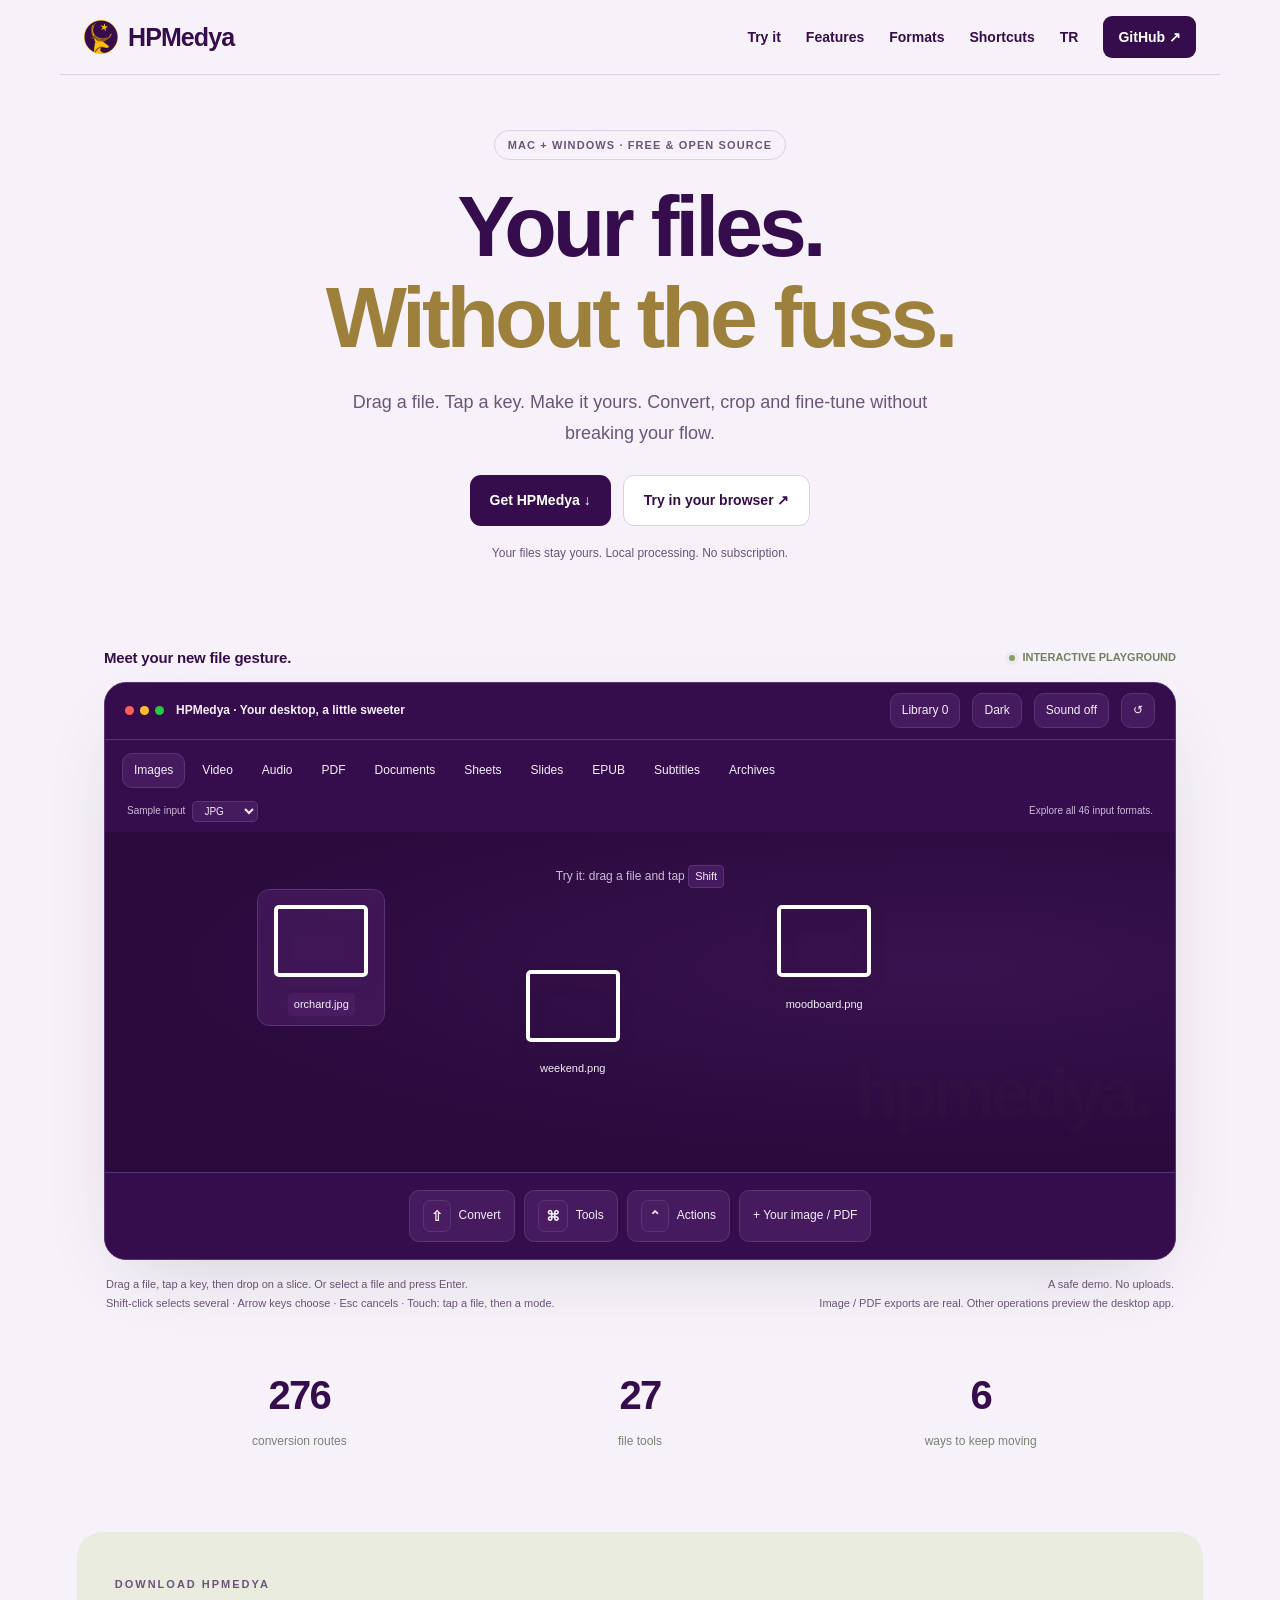
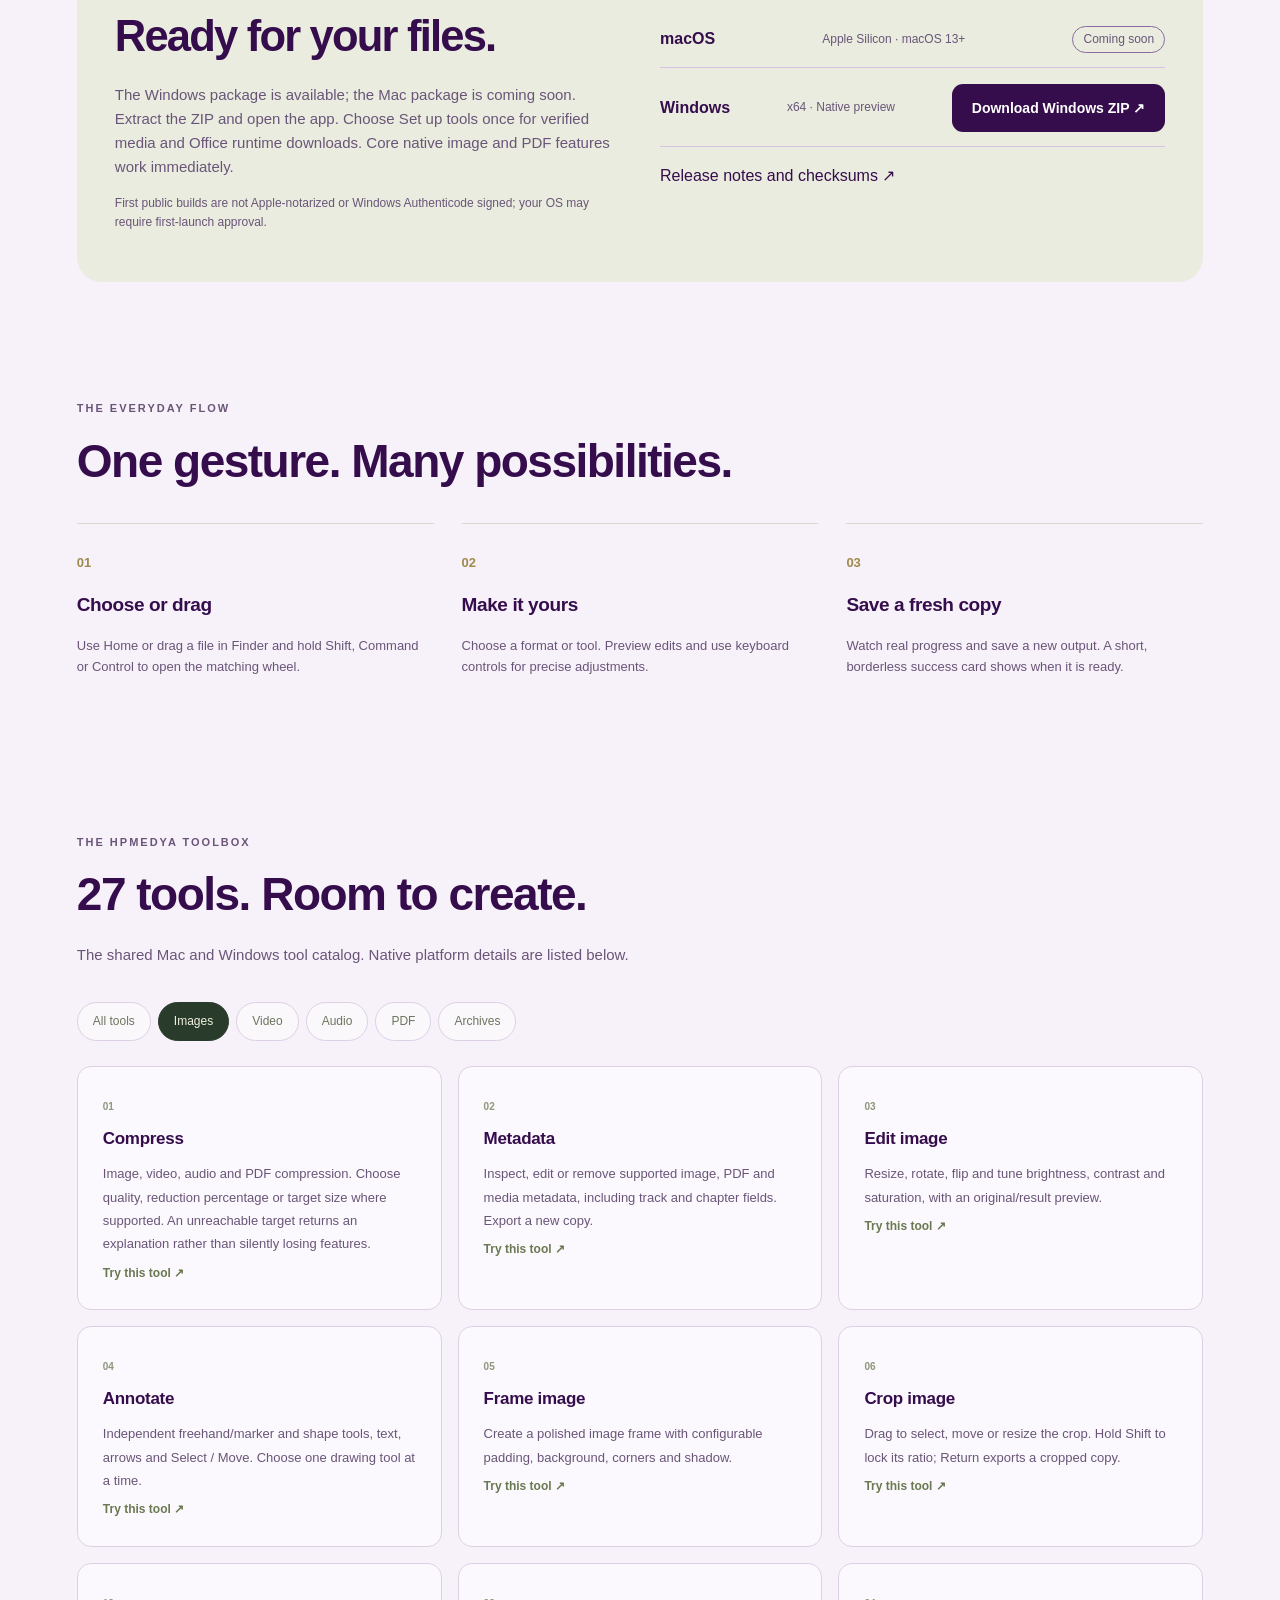
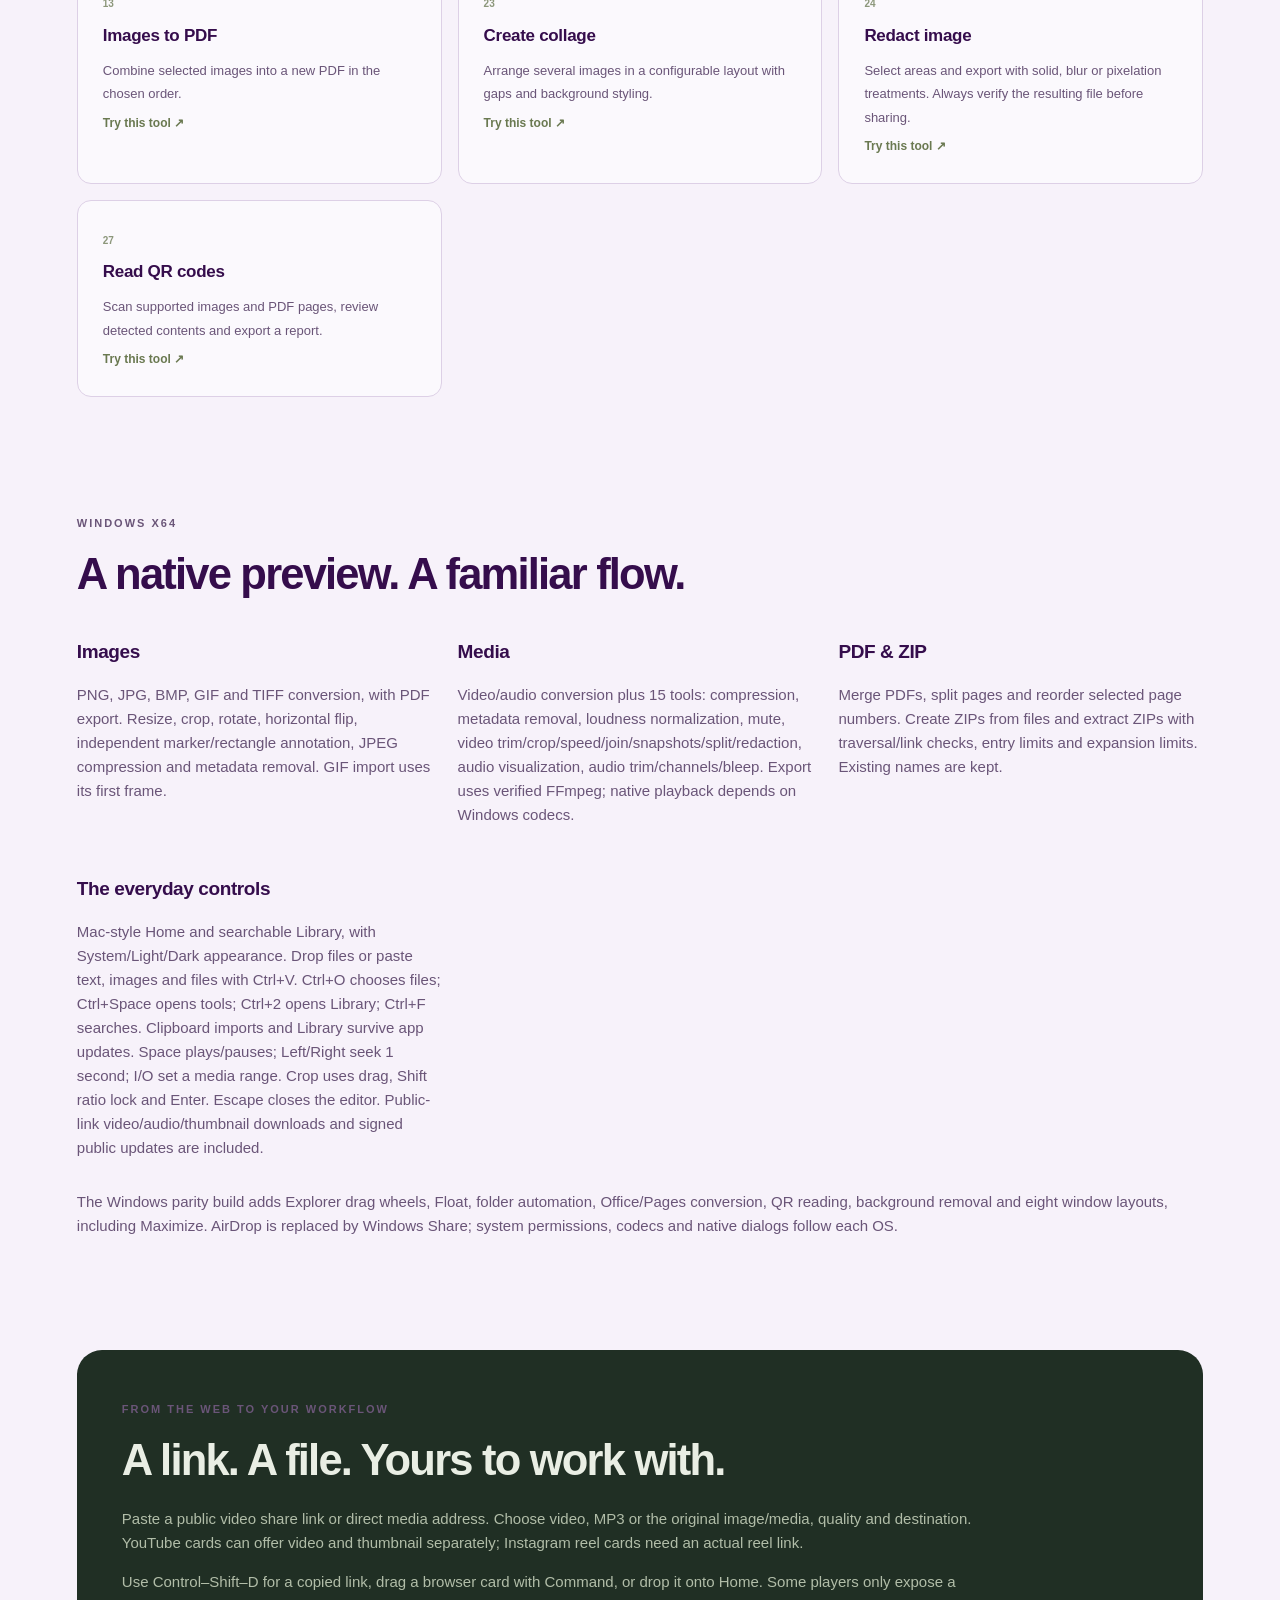
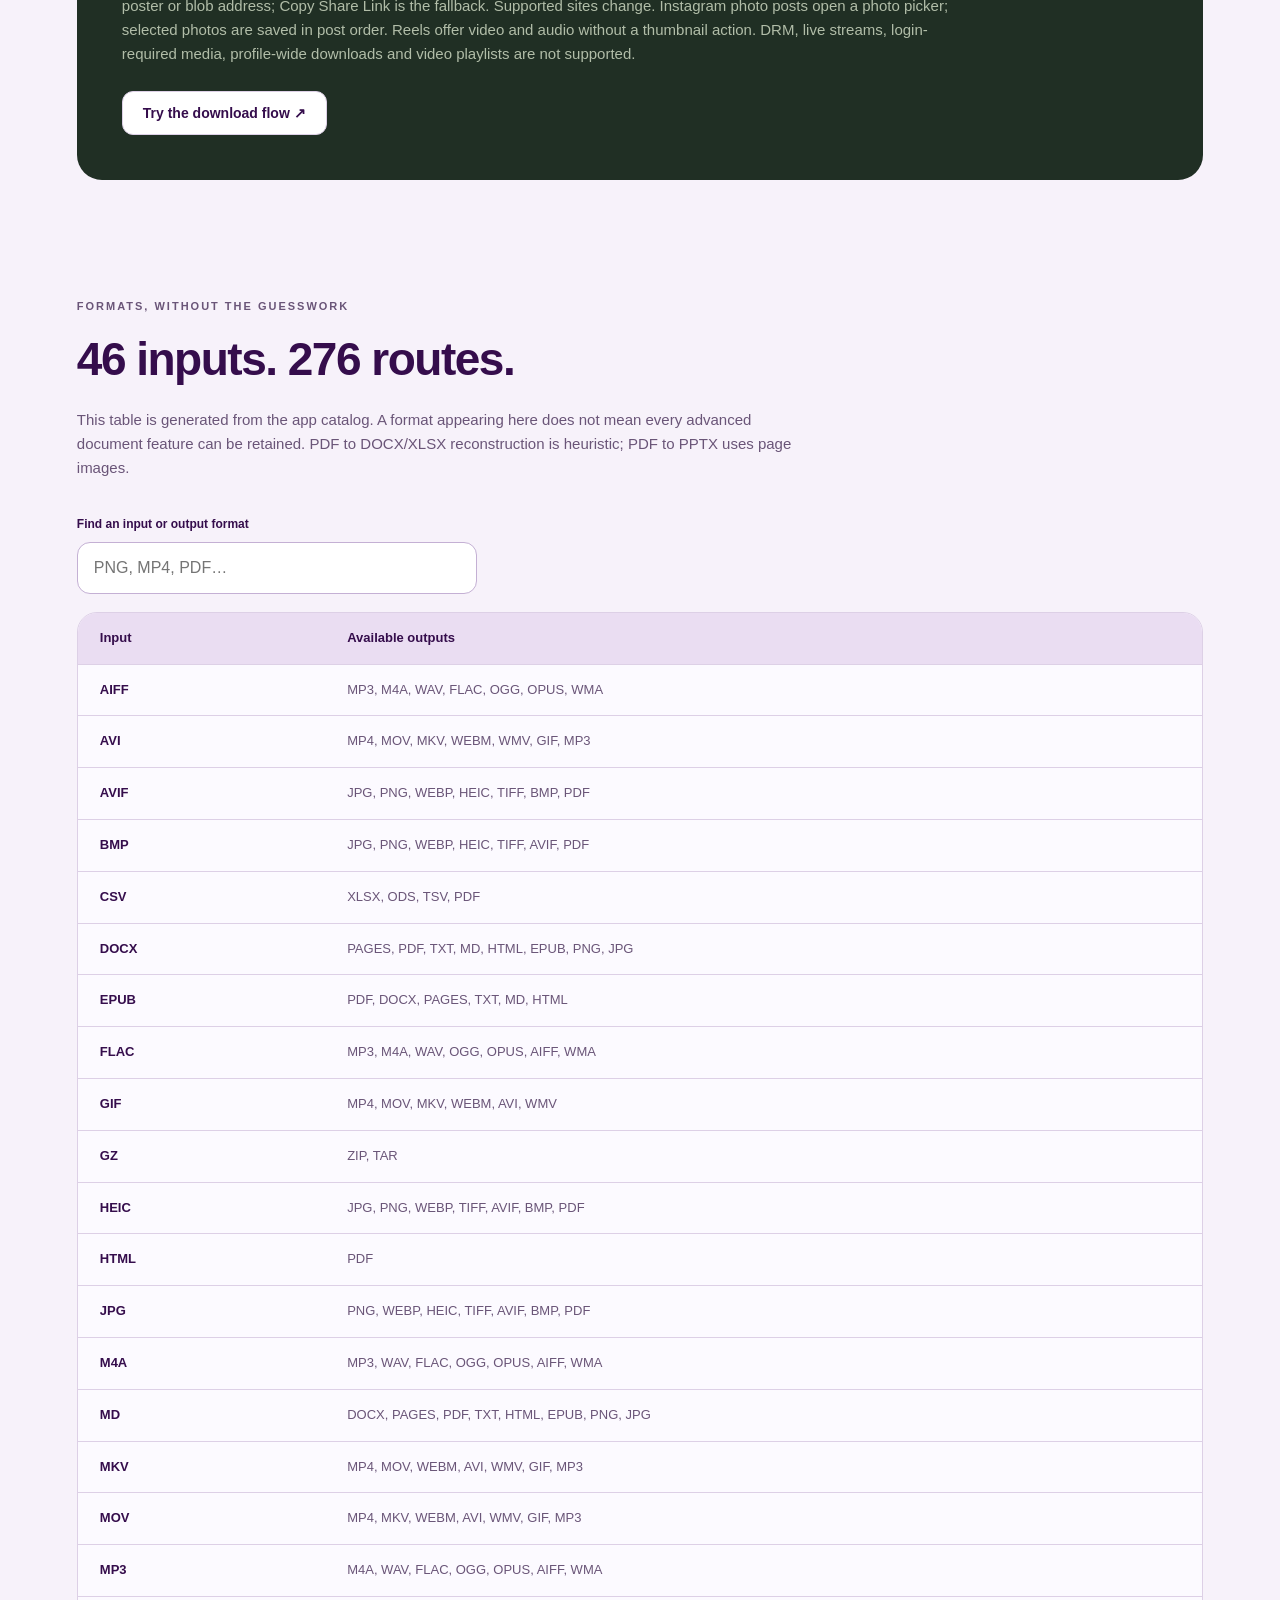
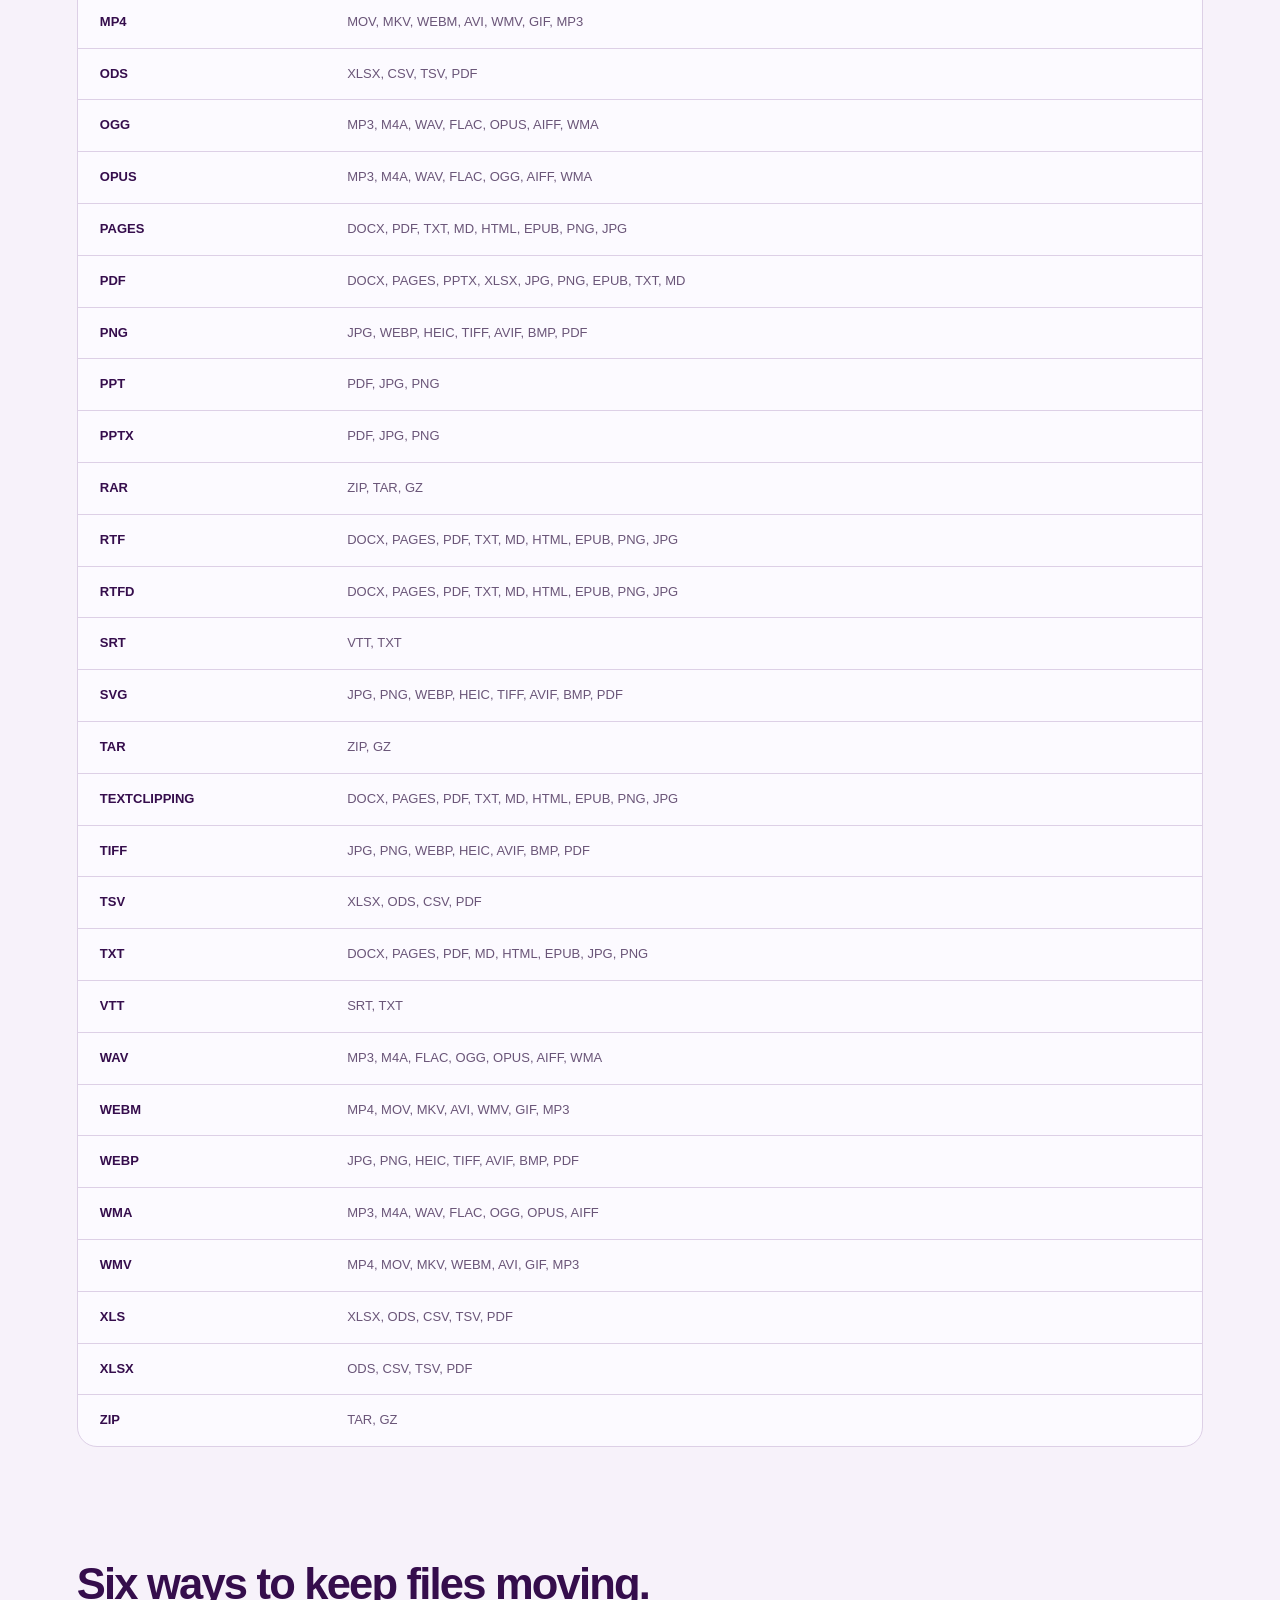
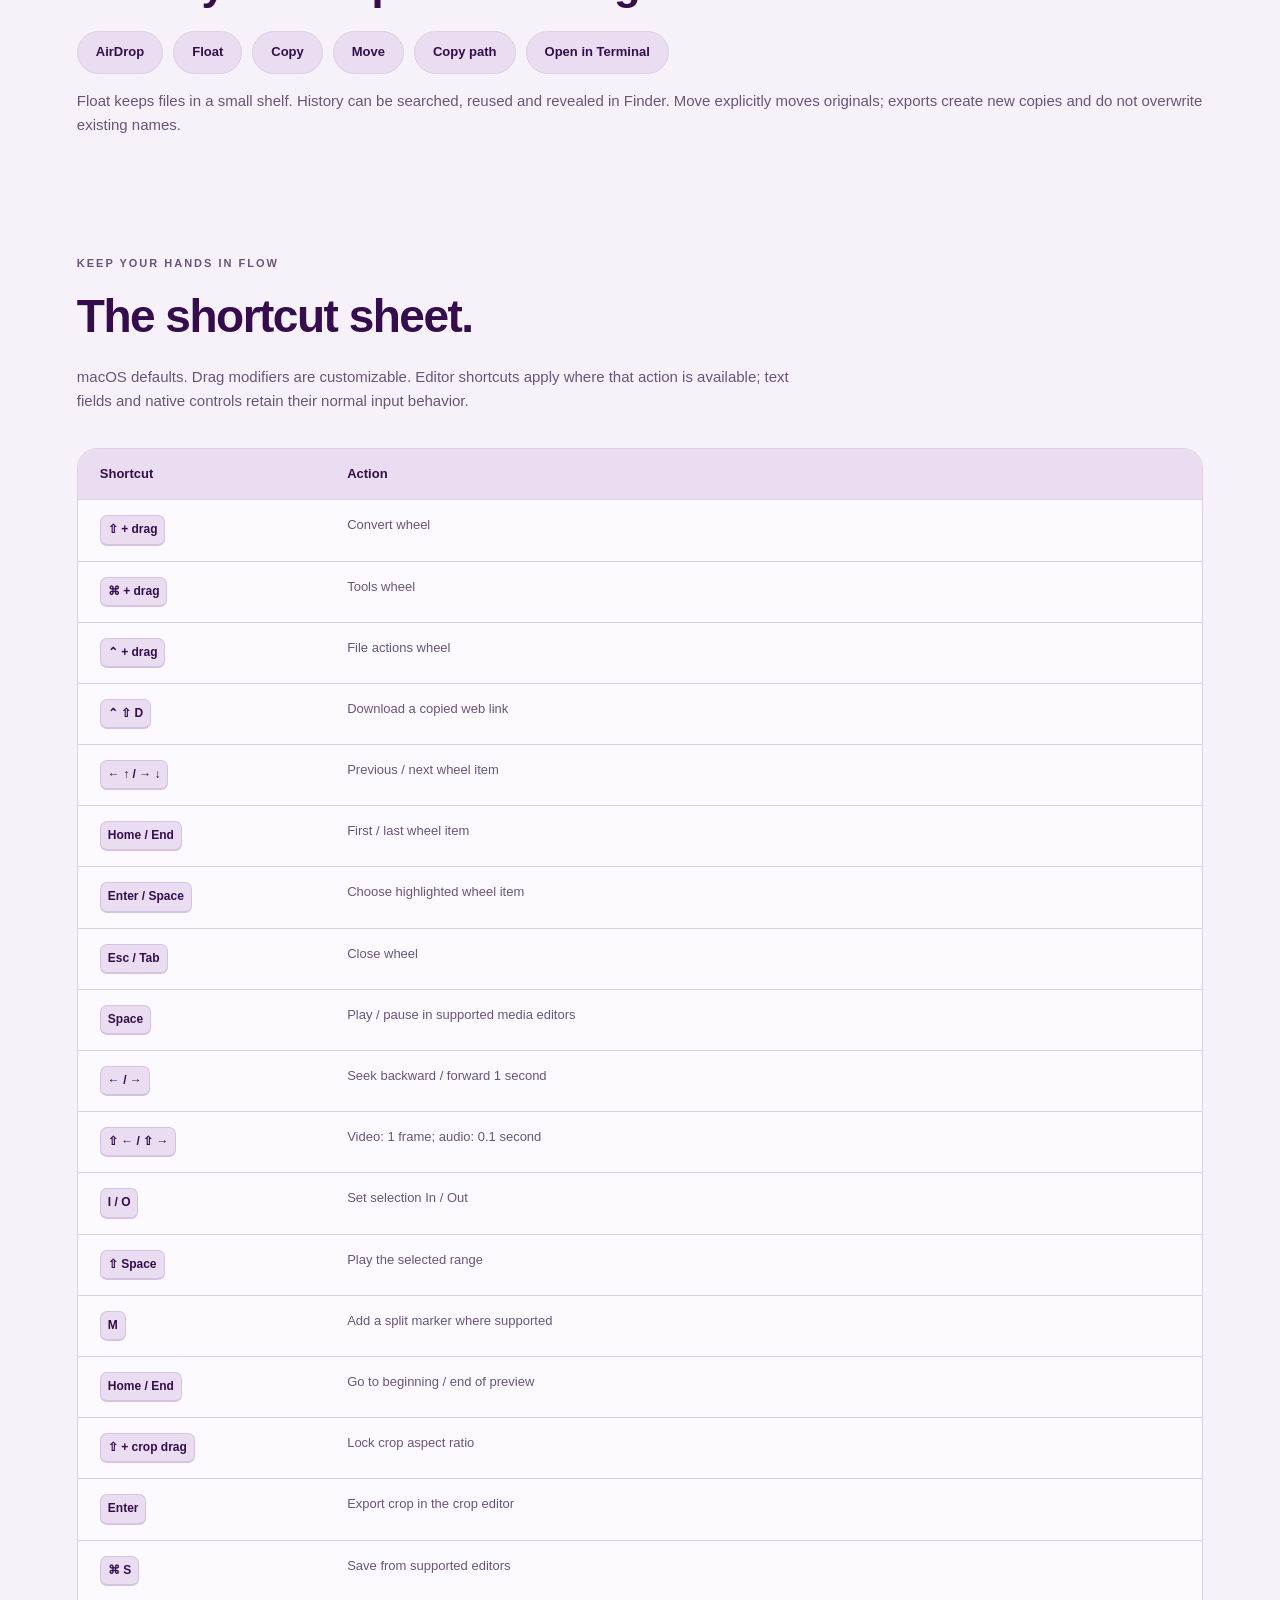
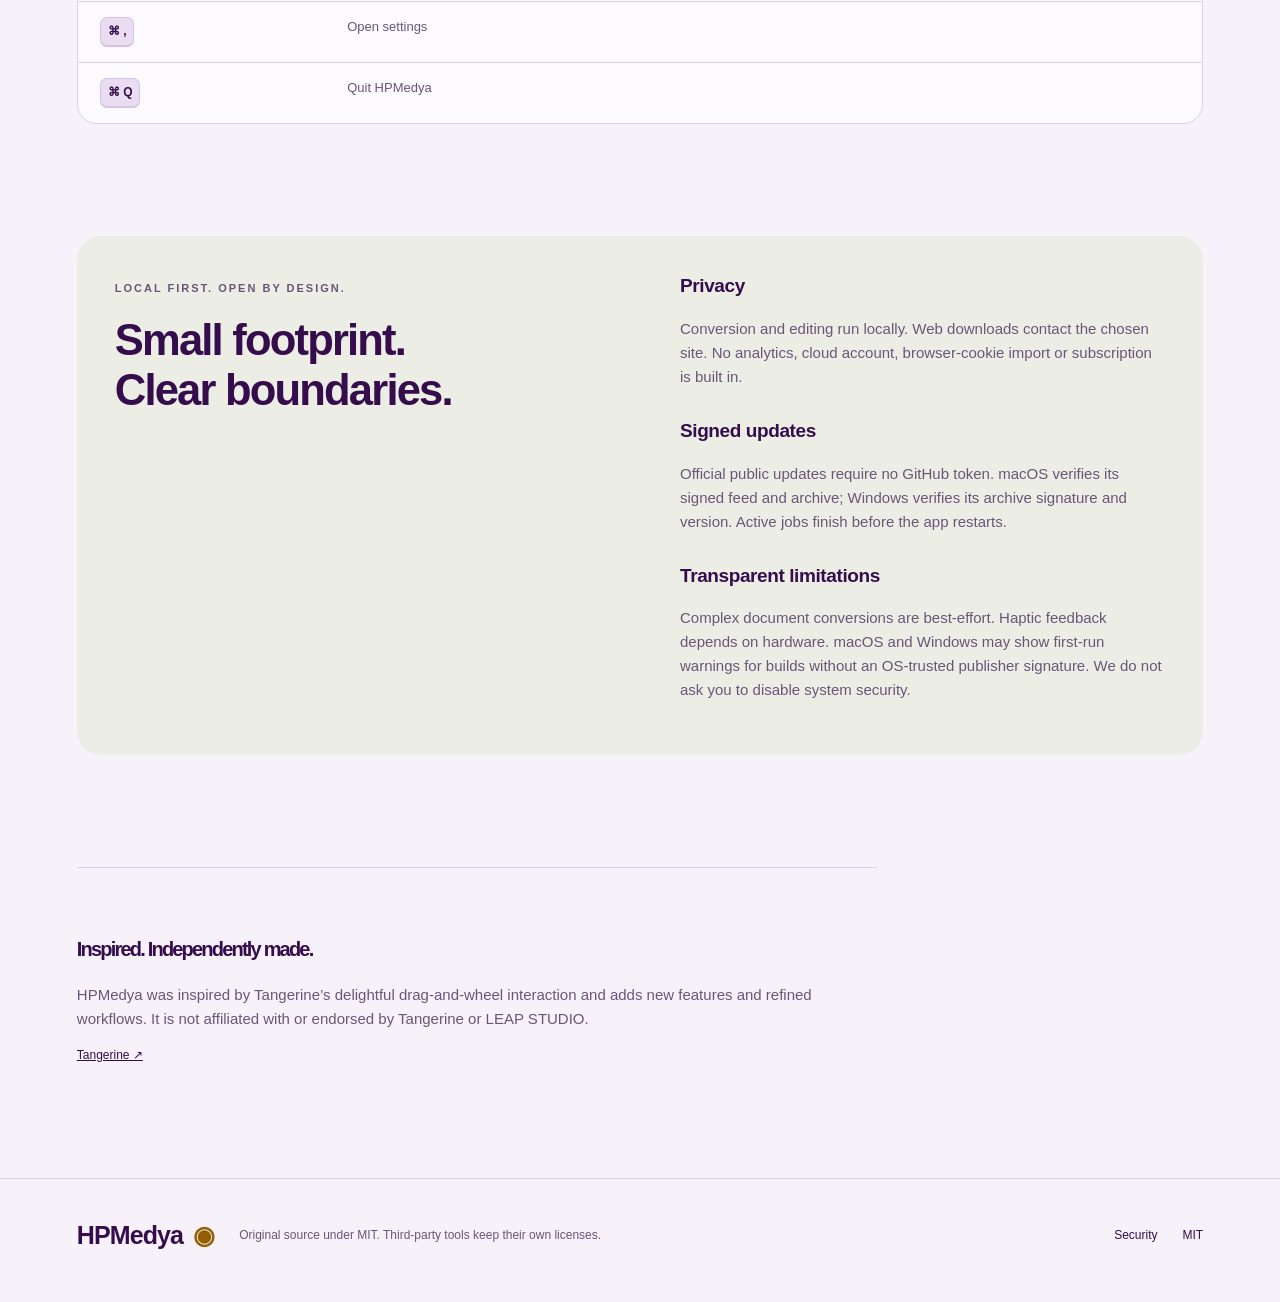
==== commit fce98401: "İndirme bağlantılarını düzelt macOS paketi henüz hazır olmadığından macOS indirme bağlantısı kaldırı" ====
--- a/docs/index.html
+++ b/docs/index.html
@@ -8,7 +8,7 @@
 <section id="playground" aria-label="Interactive HPMedya demo"><div class="live-loading">Preparing your demo desktop…</div><noscript><p class="demo-noscript">Enable JavaScript to try the interactive playground. You can also watch the recording below.</p></noscript></section>
 <div class="demo-stats"><div><strong>276</strong><span>conversion routes</span></div><div><strong>27</strong><span>file tools</span></div><div><strong>6</strong><span>ways to keep moving</span></div></div>
 
-<section class="status" id="download"><div><span class="eyebrow">Download HPMedya</span><h2>Ready for your files.</h2><p>Official Mac and Windows packages are available. Extract the ZIP and open the app. Choose Set up tools once for verified media and Office runtime downloads. Core native image and PDF features work immediately.</p><p class="subtle">First public builds are not Apple-notarized or Windows Authenticode signed; your OS may require first-launch approval.</p></div><div class="platforms"><div><strong>macOS</strong><span>Apple Silicon · macOS 13+</span><a class="button primary" href="https://github.com/gencturkler/hur-medya/releases/latest/download/HPMedya-macOS-arm64.zip">Download Mac ZIP ↗</a></div><div><strong>Windows</strong><span>x64 · Native preview</span><a class="button secondary" href="https://github.com/gencturkler/hur-medya/releases/latest/download/HPMedya-Windows-x64.zip">Download Windows ZIP ↗</a></div><a href="https://github.com/gencturkler/hur-medya/releases/latest">Release notes and checksums ↗</a></div></section>
+<section class="status" id="download"><div><span class="eyebrow">Download HPMedya</span><h2>Ready for your files.</h2><p>The Windows package is available; the Mac package is coming soon. Extract the ZIP and open the app. Choose Set up tools once for verified media and Office runtime downloads. Core native image and PDF features work immediately.</p><p class="subtle">First public builds are not Apple-notarized or Windows Authenticode signed; your OS may require first-launch approval.</p></div><div class="platforms"><div><strong>macOS</strong><span>Apple Silicon · macOS 13+</span><span class="pill">Coming soon</span></div><div><strong>Windows</strong><span>x64 · Native preview</span><a class="button primary" href="https://github.com/gencturkler/hur-medya/releases/latest/download/HPMedya-Windows-x64.zip">Download Windows ZIP ↗</a></div><a href="https://github.com/gencturkler/hur-medya/releases/latest">Release notes and checksums ↗</a></div></section>
 <section class="flow"><div class="section-heading"><span class="eyebrow">The everyday flow</span><h2>One gesture. Many possibilities.</h2></div><div class="flow-grid"><article><b>01</b><h3>Choose or drag</h3><p>Use Home or drag a file in Finder and hold Shift, Command or Control to open the matching wheel.</p></article><article><b>02</b><h3>Make it yours</h3><p>Choose a format or tool. Preview edits and use keyboard controls for precise adjustments.</p></article><article><b>03</b><h3>Save a fresh copy</h3><p>Watch real progress and save a new output. A short, borderless success card shows when it is ready.</p></article></div></section>
 <section id="features"><div class="section-heading"><span class="eyebrow">The HPMedya toolbox</span><h2>27 tools. Room to create.</h2><p>The shared Mac and Windows tool catalog. Native platform details are listed below.</p></div><div class="tool-grid"><article class="tool"><span class="tool-number">01</span><h3>Compress</h3><p>Image, video, audio and PDF compression. Choose quality, reduction percentage or target size where supported. An unreachable target returns an explanation rather than silently losing features.</p><button class="try-tool" data-try-tool="compress">Try this tool ↗</button></article><article class="tool"><span class="tool-number">02</span><h3>Metadata</h3><p>Inspect, edit or remove supported image, PDF and media metadata, including track and chapter fields. Export a new copy.</p><button class="try-tool" data-try-tool="removeMetadata">Try this tool ↗</button></article><article class="tool"><span class="tool-number">03</span><h3>Edit image</h3><p>Resize, rotate, flip and tune brightness, contrast and saturation, with an original/result preview.</p><button class="try-tool" data-try-tool="editImage">Try this tool ↗</button></article><article class="tool"><span class="tool-number">04</span><h3>Annotate</h3><p>Independent freehand/marker and shape tools, text, arrows and Select / Move. Choose one drawing tool at a time.</p><button class="try-tool" data-try-tool="annotateImage">Try this tool ↗</button></article><article class="tool"><span class="tool-number">05</span><h3>Frame image</h3><p>Create a polished image frame with configurable padding, background, corners and shadow.</p><button class="try-tool" data-try-tool="frameImage">Try this tool ↗</button></article><article class="tool"><span class="tool-number">06</span><h3>Crop image</h3><p>Drag to select, move or resize the crop. Hold Shift to lock its ratio; Return exports a cropped copy.</p><button class="try-tool" data-try-tool="cropImage">Try this tool ↗</button></article><article class="tool"><span class="tool-number">07</span><h3>Normalize audio</h3><p>Analyze loudness, then export with integrated-loudness, loudness-range and true-peak targets.</p><button class="try-tool" data-try-tool="normalizeAudio">Try this tool ↗</button></article><article class="tool"><span class="tool-number">08</span><h3>Remove audio</h3><p>Create a silent video copy while keeping the video stream.</p><button class="try-tool" data-try-tool="muteVideo">Try this tool ↗</button></article><article class="tool"><span class="tool-number">09</span><h3>Trim video</h3><p>Preview, drag In/Out handles, move the selection and export its range. Keyboard playback, seeking and I/O marks help refine cuts.</p><button class="try-tool" data-try-tool="trimVideo">Try this tool ↗</button></article><article class="tool"><span class="tool-number">10</span><h3>Split PDF</h3><p>Split selected pages into individual files or groups. Specify page ranges and pages per file.</p><button class="try-tool" data-try-tool="splitPDF">Try this tool ↗</button></article><article class="tool"><span class="tool-number">11</span><h3>Organize PDF</h3><p>Reorder, remove and rotate pages. Optional uniform-width output is limited when document features cannot be safely preserved.</p><button class="try-tool" data-try-tool="organizePDF">Try this tool ↗</button></article><article class="tool"><span class="tool-number">12</span><h3>Extract archives</h3><p>Extract ZIP, TAR, GZIP and RAR into a new folder. Path and link validation keeps entries inside that folder.</p><button class="try-tool" data-try-tool="extractArchive">Try this tool ↗</button></article><article class="tool"><span class="tool-number">13</span><h3>Images to PDF</h3><p>Combine selected images into a new PDF in the chosen order.</p><button class="try-tool" data-try-tool="createPDF">Try this tool ↗</button></article><article class="tool"><span class="tool-number">14</span><h3>Merge PDFs</h3><p>Combine several PDFs while preserving supported page content and navigation. Originals remain unchanged.</p><button class="try-tool" data-try-tool="mergePDF">Try this tool ↗</button></article><article class="tool"><span class="tool-number">15</span><h3>Crop video</h3><p>Select a region directly on the video preview. Drag, resize, use Shift ratio lock and Return to export.</p><button class="try-tool" data-try-tool="cropVideo">Try this tool ↗</button></article><article class="tool"><span class="tool-number">16</span><h3>Change speed</h3><p>Change video speed with matching audio tempo and preview controls.</p><button class="try-tool" data-try-tool="changeVideoSpeed">Try this tool ↗</button></article><article class="tool"><span class="tool-number">17</span><h3>Join videos</h3><p>Join multiple clips in order, adapting geometry, frame rate and audio layout to a consistent output.</p><button class="try-tool" data-try-tool="joinVideos">Try this tool ↗</button></article><article class="tool"><span class="tool-number">18</span><h3>Video snapshots</h3><p>Choose timestamps and save still frames as new PNG files.</p><button class="try-tool" data-try-tool="videoSnapshots">Try this tool ↗</button></article><article class="tool"><span class="tool-number">19</span><h3>Split video</h3><p>Split at markers, equal clip counts or intervals. Remove unwanted segments; save separately or join retained clips.</p><button class="try-tool" data-try-tool="splitVideo">Try this tool ↗</button></article><article class="tool"><span class="tool-number">20</span><h3>Audio to video</h3><p>Create a waveform, spectrum, frequency-bar or still-image video from an audio file.</p><button class="try-tool" data-try-tool="audioToVideo">Try this tool ↗</button></article><article class="tool"><span class="tool-number">21</span><h3>Trim audio</h3><p>Waveform preview, In/Out handles and selected-range playback. Optional silence trimming and keyboard seeking.</p><button class="try-tool" data-try-tool="trimAudio">Try this tool ↗</button></article><article class="tool"><span class="tool-number">22</span><h3>Audio channels</h3><p>Convert mono/stereo and set left/right levels, with channel previews.</p><button class="try-tool" data-try-tool="audioChannels">Try this tool ↗</button></article><article class="tool"><span class="tool-number">23</span><h3>Create collage</h3><p>Arrange several images in a configurable layout with gaps and background styling.</p><button class="try-tool" data-try-tool="createCollage">Try this tool ↗</button></article><article class="tool"><span class="tool-number">24</span><h3>Redact image</h3><p>Select areas and export with solid, blur or pixelation treatments. Always verify the resulting file before sharing.</p><button class="try-tool" data-try-tool="redactImage">Try this tool ↗</button></article><article class="tool"><span class="tool-number">25</span><h3>Redact video</h3><p>Define rectangular regions and time ranges for solid, blur or pixelated redaction.</p><button class="try-tool" data-try-tool="redactVideo">Try this tool ↗</button></article><article class="tool"><span class="tool-number">26</span><h3>Redact audio</h3><p>Choose intervals to replace with a bleep or silence; preserve the rest of the audio.</p><button class="try-tool" data-try-tool="redactAudio">Try this tool ↗</button></article><article class="tool"><span class="tool-number">27</span><h3>Read QR codes</h3><p>Scan supported images and PDF pages, review detected contents and export a report.</p><button class="try-tool" data-try-tool="readQRCode">Try this tool ↗</button></article></div></section>
 <section id="windows" class="actions"><span class="eyebrow">Windows x64</span><h2>A native preview. A familiar flow.</h2><div class="tool-grid"><article><h3>Images</h3><p>PNG, JPG, BMP, GIF and TIFF conversion, with PDF export. Resize, crop, rotate, horizontal flip, independent marker/rectangle annotation, JPEG compression and metadata removal. GIF import uses its first frame.</p></article><article><h3>Media</h3><p>Video/audio conversion plus 15 tools: compression, metadata removal, loudness normalization, mute, video trim/crop/speed/join/snapshots/split/redaction, audio visualization, audio trim/channels/bleep. Export uses verified FFmpeg; native playback depends on Windows codecs.</p></article><article><h3>PDF & ZIP</h3><p>Merge PDFs, split pages and reorder selected page numbers. Create ZIPs from files and extract ZIPs with traversal/link checks, entry limits and expansion limits. Existing names are kept.</p></article><article><h3>The everyday controls</h3><p>Mac-style Home and searchable Library, with System/Light/Dark appearance. Drop files or paste text, images and files with Ctrl+V. Ctrl+O chooses files; Ctrl+Space opens tools; Ctrl+2 opens Library; Ctrl+F searches. Clipboard imports and Library survive app updates. Space plays/pauses; Left/Right seek 1 second; I/O set a media range. Crop uses drag, Shift ratio lock and Enter. Escape closes the editor. Public-link video/audio/thumbnail downloads and signed public updates are included.</p></article></div><p>The Windows parity build adds Explorer drag wheels, Float, folder automation, Office/Pages conversion, QR reading, background removal and eight window layouts, including Maximize. AirDrop is replaced by Windows Share; system permissions, codecs and native dialogs follow each OS.</p></section>
